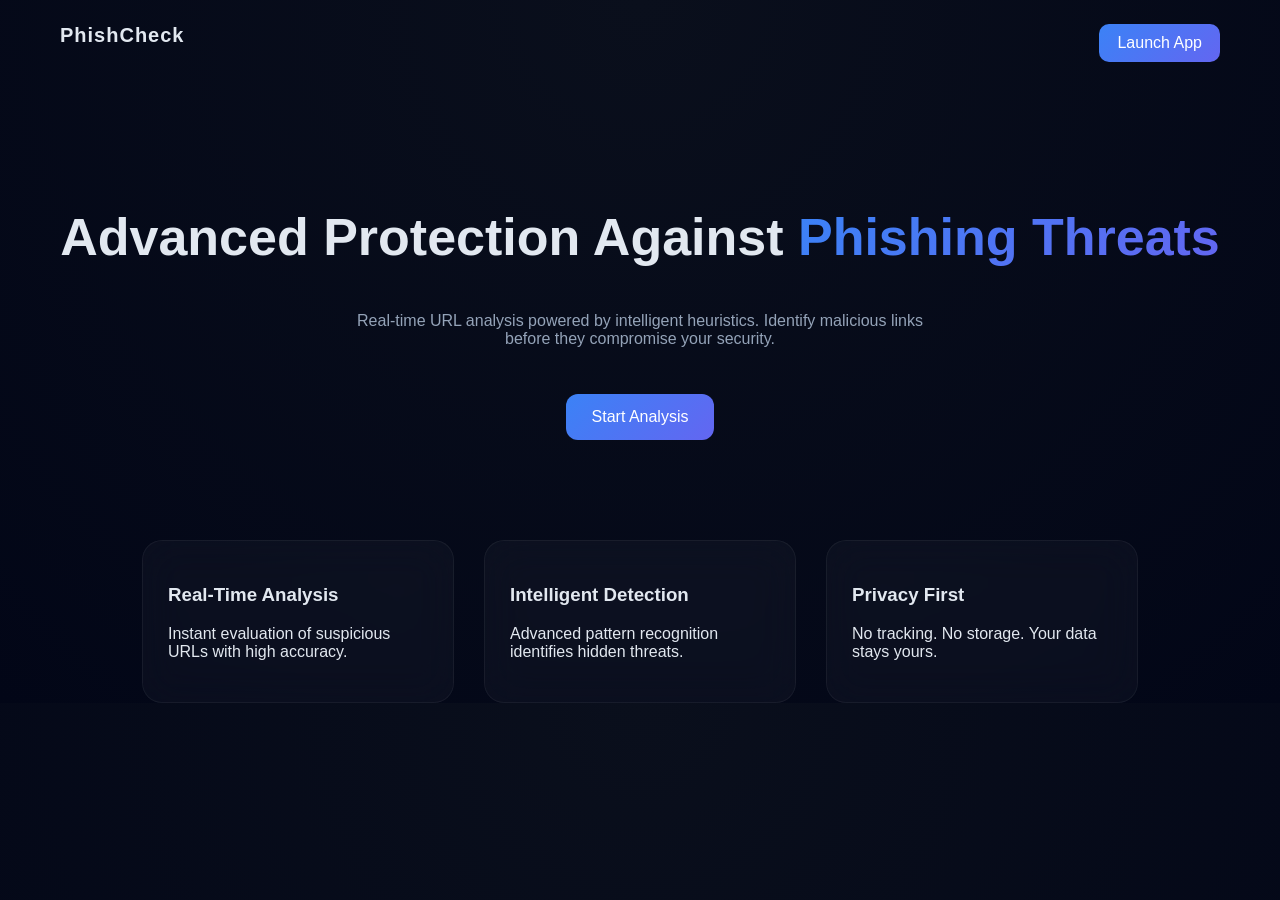
==== templates/index.html @ 009af181 "initial commit" ====
<!DOCTYPE html>
<html>
<head>
    <meta charset="UTF-8">
    <title>PhishCheck</title>
    <link rel="stylesheet" href="/static/style.css">
</head>
<body>

<nav class="navbar">
    <div class="logo">PhishCheck</div>
    <a href="/app" class="nav-btn">Launch App</a>
</nav>

<section class="hero">
    <h1>
        Advanced Protection Against
        <span>Phishing Threats</span>
    </h1>

    <p>
        Real-time URL analysis powered by intelligent heuristics.  
        Identify malicious links before they compromise your security.
    </p>

    <a href="/app" class="cta">Start Analysis</a>
</section>

<section class="features">
    <div class="card">
        <h3>Real-Time Analysis</h3>
        <p>Instant evaluation of suspicious URLs with high accuracy.</p>
    </div>

    <div class="card">
        <h3>Intelligent Detection</h3>
        <p>Advanced pattern recognition identifies hidden threats.</p>
    </div>

    <div class="card">
        <h3>Privacy First</h3>
        <p>No tracking. No storage. Your data stays yours.</p>
    </div>
</section>

</body>
</html>
---- static/style.css ----
body {
    margin: 0;
    font-family: "Inter", sans-serif;
    background: radial-gradient(circle at top, #0a0f1c, #020617);
    color: #e2e8f0;
}

/* NAVBAR */
.navbar {
    display: flex;
    justify-content: space-between;
    padding: 24px 60px;
}

.logo {
    font-weight: 600;
    font-size: 20px;
    letter-spacing: 1px;
}

.nav-btn {
    background: linear-gradient(135deg, #3b82f6, #6366f1);
    padding: 10px 18px;
    border-radius: 10px;
    text-decoration: none;
    color: white;
    transition: 0.3s;
}

.nav-btn:hover {
    transform: scale(1.05);
}

/* HERO */
.hero {
    text-align: center;
    margin-top: 120px;
}

.hero h1 {
    font-size: 52px;
    line-height: 1.2;
}

.hero span {
    background: linear-gradient(135deg, #3b82f6, #6366f1);
    -webkit-background-clip: text;
    color: transparent;
}

.hero p {
    margin-top: 20px;
    color: #94a3b8;
    max-width: 600px;
    margin-left: auto;
    margin-right: auto;
}

.cta {
    display: inline-block;
    margin-top: 30px;
    padding: 14px 26px;
    border-radius: 12px;
    background: linear-gradient(135deg, #3b82f6, #6366f1);
    color: white;
    text-decoration: none;
    transition: 0.3s;
}

.cta:hover {
    transform: translateY(-3px);
}

/* FEATURES */
.features {
    display: flex;
    justify-content: center;
    gap: 30px;
    margin-top: 100px;
}

.card {
    width: 260px;
    padding: 25px;
    border-radius: 20px;
    background: rgba(255,255,255,0.03);
    backdrop-filter: blur(20px);
    border: 1px solid rgba(255,255,255,0.05);
    transition: 0.3s;
}

.card:hover {
    transform: translateY(-8px);
}

/* APP */
.app-container {
    text-align: center;
    margin-top: 100px;
}

.subtitle {
    color: #94a3b8;
    margin-top: 10px;
}

/* SEARCH BOX */
.search-box {
    margin-top: 30px;
}

input {
    padding: 14px;
    width: 340px;
    border-radius: 12px;
    border: none;
    outline: none;
    background: rgba(255,255,255,0.05);
    color: white;
}

button {
    padding: 14px 20px;
    border-radius: 12px;
    border: none;
    margin-left: 10px;
    background: linear-gradient(135deg, #3b82f6, #6366f1);
    color: white;
    cursor: pointer;
    transition: 0.3s;
}

button:hover {
    transform: scale(1.05);
}

/* RESULT CARD */
.result-card {
    margin-top: 40px;
    padding: 25px;
    border-radius: 20px;
    width: 420px;
    margin-left: auto;
    margin-right: auto;
    background: rgba(255,255,255,0.04);
    backdrop-filter: blur(20px);
    border: 1px solid rgba(255,255,255,0.08);
    animation: fadeIn 0.4s ease;
}

.hidden {
    display: none;
}

/* COLORS */
.safe { color: #22c55e; }
.suspicious { color: #facc15; }
.phishy { color: #ef4444; }

/* ANIMATION */
@keyframes fadeIn {
    from { opacity: 0; transform: translateY(10px); }
    to { opacity: 1; transform: translateY(0); }
}
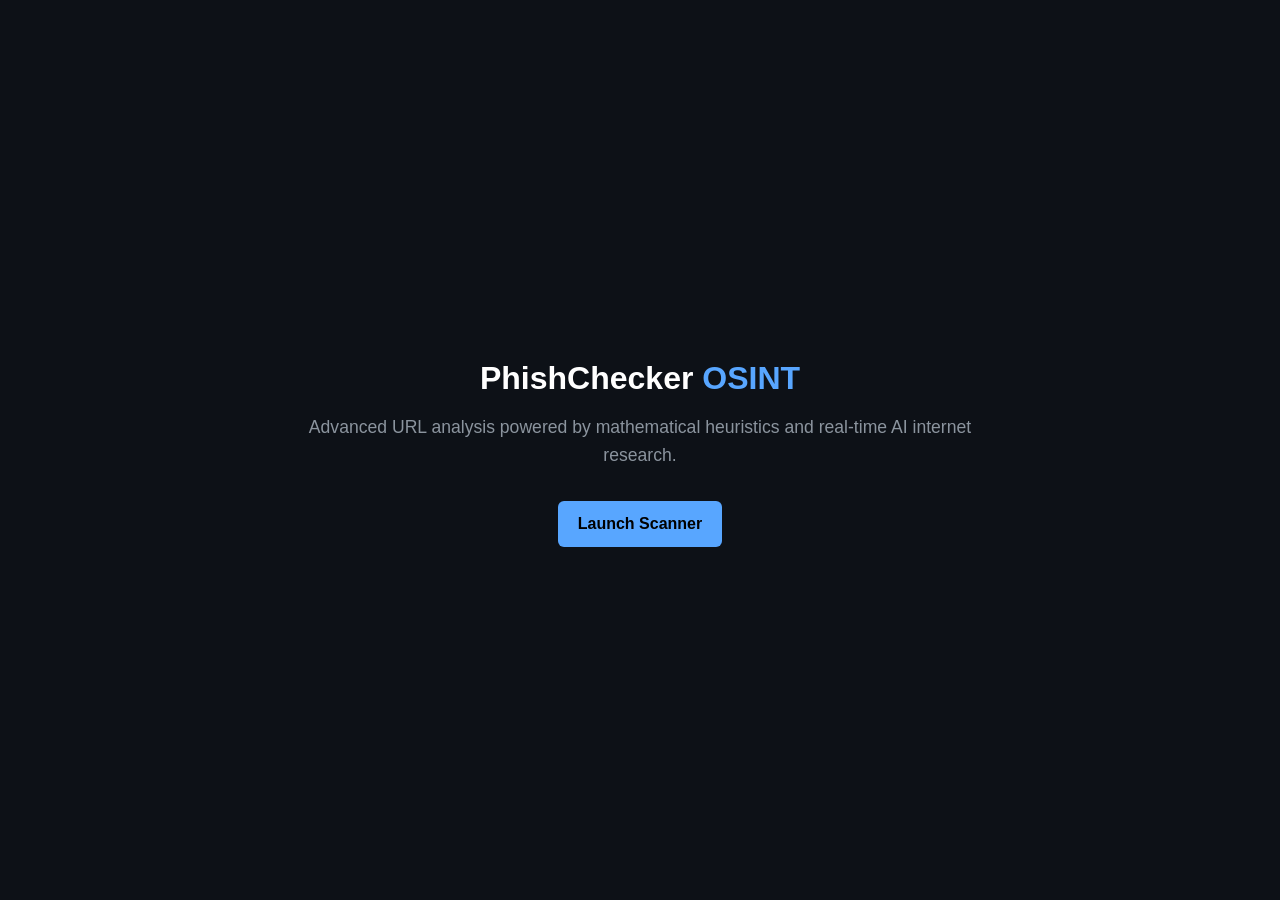
==== commit bd6434d2: "Secured API keys with dotenv and upgraded AI logic" ====
--- a/templates/index.html
+++ b/templates/index.html
@@ -1,47 +1,18 @@
 <!DOCTYPE html>
-<html>
+<html lang="en">
 <head>
     <meta charset="UTF-8">
-    <title>PhishCheck</title>
+    <meta name="viewport" content="width=device-width, initial-scale=1.0">
+    <title>PhishChecker OSINT</title>
     <link rel="stylesheet" href="/static/style.css">
 </head>
 <body>
-
-<nav class="navbar">
-    <div class="logo">PhishCheck</div>
-    <a href="/app" class="nav-btn">Launch App</a>
-</nav>
-
-<section class="hero">
-    <h1>
-        Advanced Protection Against
-        <span>Phishing Threats</span>
-    </h1>
-
-    <p>
-        Real-time URL analysis powered by intelligent heuristics.  
-        Identify malicious links before they compromise your security.
-    </p>
-
-    <a href="/app" class="cta">Start Analysis</a>
-</section>
-
-<section class="features">
-    <div class="card">
-        <h3>Real-Time Analysis</h3>
-        <p>Instant evaluation of suspicious URLs with high accuracy.</p>
+    <div class="container hero">
+        <div class="hero-content">
+            <h1>PhishChecker <span class="highlight">OSINT</span></h1>
+            <p>Advanced URL analysis powered by mathematical heuristics and real-time AI internet research.</p>
+            <a href="/app" class="btn primary-btn">Launch Scanner</a>
+        </div>
     </div>
-
-    <div class="card">
-        <h3>Intelligent Detection</h3>
-        <p>Advanced pattern recognition identifies hidden threats.</p>
-    </div>
-
-    <div class="card">
-        <h3>Privacy First</h3>
-        <p>No tracking. No storage. Your data stays yours.</p>
-    </div>
-</section>
-
 </body>
 </html>
--- a/static/style.css
+++ b/static/style.css
@@ -1,164 +1,213 @@
+/* --- Base Variables & Setup --- */
+:root {
+    --bg-color: #0d1117;
+    --card-bg: #161b22;
+    --text-main: #c9d1d9;
+    --text-muted: #8b949e;
+    --accent-blue: #58a6ff;
+    --danger-red: #f85149;
+    --warn-yellow: #d29922;
+    --safe-green: #3fb950;
+    --border-color: #30363d;
+}
+
+* {
+    box-sizing: border-box;
+    margin: 0;
+    padding: 0;
+    font-family: -apple-system, BlinkMacSystemFont, "Segoe UI", Roboto, Helvetica, Arial, sans-serif;
+}
+
 body {
-    margin: 0;
-    font-family: "Inter", sans-serif;
-    background: radial-gradient(circle at top, #0a0f1c, #020617);
-    color: #e2e8f0;
-}
-
-/* NAVBAR */
-.navbar {
+    background-color: var(--bg-color);
+    color: var(--text-main);
+    line-height: 1.6;
+    display: flex;
+    justify-content: center;
+    min-height: 100vh;
+}
+
+.container {
+    width: 100%;
+    max-width: 800px;
+    padding: 2rem;
+}
+
+.hidden {
+    display: none !important;
+}
+
+/* --- Typography & Links --- */
+h1, h2, h3 {
+    color: #ffffff;
+    margin-bottom: 0.5rem;
+}
+
+.highlight {
+    color: var(--accent-blue);
+}
+
+a {
+    color: var(--accent-blue);
+    text-decoration: none;
+}
+a:hover {
+    text-decoration: underline;
+}
+
+/* --- Buttons & Inputs --- */
+.btn {
+    display: inline-block;
+    padding: 10px 20px;
+    border-radius: 6px;
+    font-weight: 600;
+    cursor: pointer;
+    border: none;
+    transition: 0.2s ease-in-out;
+}
+
+.primary-btn {
+    background-color: var(--accent-blue);
+    color: #000;
+}
+.primary-btn:hover {
+    background-color: #318bf8;
+    text-decoration: none;
+}
+
+/* --- Hero Page --- */
+.hero {
+    display: flex;
+    align-items: center;
+    justify-content: center;
+    text-align: center;
+    height: 100vh;
+}
+.hero-content p {
+    color: var(--text-muted);
+    margin-bottom: 2rem;
+    font-size: 1.1rem;
+}
+
+/* --- App Page Layout --- */
+.app-header {
     display: flex;
     justify-content: space-between;
-    padding: 24px 60px;
-}
-
-.logo {
-    font-weight: 600;
-    font-size: 20px;
-    letter-spacing: 1px;
-}
-
-.nav-btn {
-    background: linear-gradient(135deg, #3b82f6, #6366f1);
-    padding: 10px 18px;
-    border-radius: 10px;
-    text-decoration: none;
-    color: white;
-    transition: 0.3s;
-}
-
-.nav-btn:hover {
-    transform: scale(1.05);
-}
-
-/* HERO */
-.hero {
+    align-items: center;
+    margin-bottom: 2rem;
+    padding-bottom: 1rem;
+    border-bottom: 1px solid var(--border-color);
+}
+
+.input-section {
+    display: flex;
+    gap: 10px;
+    margin-bottom: 2rem;
+}
+
+#url-input {
+    flex: 1;
+    padding: 12px 16px;
+    border-radius: 6px;
+    border: 1px solid var(--border-color);
+    background-color: var(--card-bg);
+    color: var(--text-main);
+    font-size: 1rem;
+}
+#url-input:focus {
+    outline: none;
+    border-color: var(--accent-blue);
+}
+
+/* --- States & Loading --- */
+.state-panel {
     text-align: center;
-    margin-top: 120px;
-}
-
-.hero h1 {
-    font-size: 52px;
-    line-height: 1.2;
-}
-
-.hero span {
-    background: linear-gradient(135deg, #3b82f6, #6366f1);
-    -webkit-background-clip: text;
-    color: transparent;
-}
-
-.hero p {
-    margin-top: 20px;
-    color: #94a3b8;
-    max-width: 600px;
-    margin-left: auto;
-    margin-right: auto;
-}
-
-.cta {
-    display: inline-block;
-    margin-top: 30px;
-    padding: 14px 26px;
-    border-radius: 12px;
-    background: linear-gradient(135deg, #3b82f6, #6366f1);
-    color: white;
-    text-decoration: none;
-    transition: 0.3s;
-}
-
-.cta:hover {
-    transform: translateY(-3px);
-}
-
-/* FEATURES */
-.features {
-    display: flex;
-    justify-content: center;
-    gap: 30px;
-    margin-top: 100px;
+    padding: 3rem;
+    background-color: var(--card-bg);
+    border-radius: 8px;
+    border: 1px solid var(--border-color);
+}
+
+.error-msg {
+    color: var(--danger-red);
+    font-weight: bold;
+}
+
+.spinner {
+    border: 4px solid var(--border-color);
+    border-top: 4px solid var(--accent-blue);
+    border-radius: 50%;
+    width: 40px;
+    height: 40px;
+    animation: spin 1s linear infinite;
+    margin: 0 auto 1rem auto;
+}
+
+@keyframes spin {
+    0% { transform: rotate(0deg); }
+    100% { transform: rotate(360deg); }
+}
+
+/* --- Results UI --- */
+.result-banner {
+    padding: 1.5rem;
+    border-radius: 8px;
+    text-align: center;
+    margin-bottom: 1.5rem;
+    border: 2px solid transparent;
+}
+
+.result-banner h1 {
+    text-transform: uppercase;
+    letter-spacing: 2px;
+}
+
+/* Dynamic Classes added by JS */
+.is-safe {
+    background-color: rgba(63, 185, 80, 0.1);
+    border-color: var(--safe-green);
+    color: var(--safe-green);
+}
+.is-safe h1 { color: var(--safe-green); }
+
+.is-suspicious {
+    background-color: rgba(210, 153, 34, 0.1);
+    border-color: var(--warn-yellow);
+    color: var(--warn-yellow);
+}
+.is-suspicious h1 { color: var(--warn-yellow); }
+
+.is-phishy {
+    background-color: rgba(248, 81, 73, 0.1);
+    border-color: var(--danger-red);
+    color: var(--danger-red);
+}
+.is-phishy h1 { color: var(--danger-red); }
+
+.results-grid {
+    display: grid;
+    grid-template-columns: 1fr;
+    gap: 1.5rem;
 }
 
 .card {
-    width: 260px;
-    padding: 25px;
-    border-radius: 20px;
-    background: rgba(255,255,255,0.03);
-    backdrop-filter: blur(20px);
-    border: 1px solid rgba(255,255,255,0.05);
-    transition: 0.3s;
-}
-
-.card:hover {
-    transform: translateY(-8px);
-}
-
-/* APP */
-.app-container {
-    text-align: center;
-    margin-top: 100px;
-}
-
-.subtitle {
-    color: #94a3b8;
-    margin-top: 10px;
-}
-
-/* SEARCH BOX */
-.search-box {
-    margin-top: 30px;
-}
-
-input {
-    padding: 14px;
-    width: 340px;
-    border-radius: 12px;
-    border: none;
-    outline: none;
-    background: rgba(255,255,255,0.05);
-    color: white;
-}
-
-button {
-    padding: 14px 20px;
-    border-radius: 12px;
-    border: none;
-    margin-left: 10px;
-    background: linear-gradient(135deg, #3b82f6, #6366f1);
-    color: white;
-    cursor: pointer;
-    transition: 0.3s;
-}
-
-button:hover {
-    transform: scale(1.05);
-}
-
-/* RESULT CARD */
-.result-card {
-    margin-top: 40px;
-    padding: 25px;
-    border-radius: 20px;
-    width: 420px;
-    margin-left: auto;
-    margin-right: auto;
-    background: rgba(255,255,255,0.04);
-    backdrop-filter: blur(20px);
-    border: 1px solid rgba(255,255,255,0.08);
-    animation: fadeIn 0.4s ease;
-}
-
-.hidden {
-    display: none;
-}
-
-/* COLORS */
-.safe { color: #22c55e; }
-.suspicious { color: #facc15; }
-.phishy { color: #ef4444; }
-
-/* ANIMATION */
-@keyframes fadeIn {
-    from { opacity: 0; transform: translateY(10px); }
-    to { opacity: 1; transform: translateY(0); }
+    background-color: var(--card-bg);
+    padding: 1.5rem;
+    border-radius: 8px;
+    border: 1px solid var(--border-color);
+}
+
+.card h3 {
+    border-bottom: 1px solid var(--border-color);
+    padding-bottom: 0.5rem;
+    margin-bottom: 1rem;
+    font-size: 1.1rem;
+}
+
+#reasons-list {
+    padding-left: 1.5rem;
+    color: var(--text-muted);
+}
+#reasons-list li {
+    margin-bottom: 0.5rem;
 }
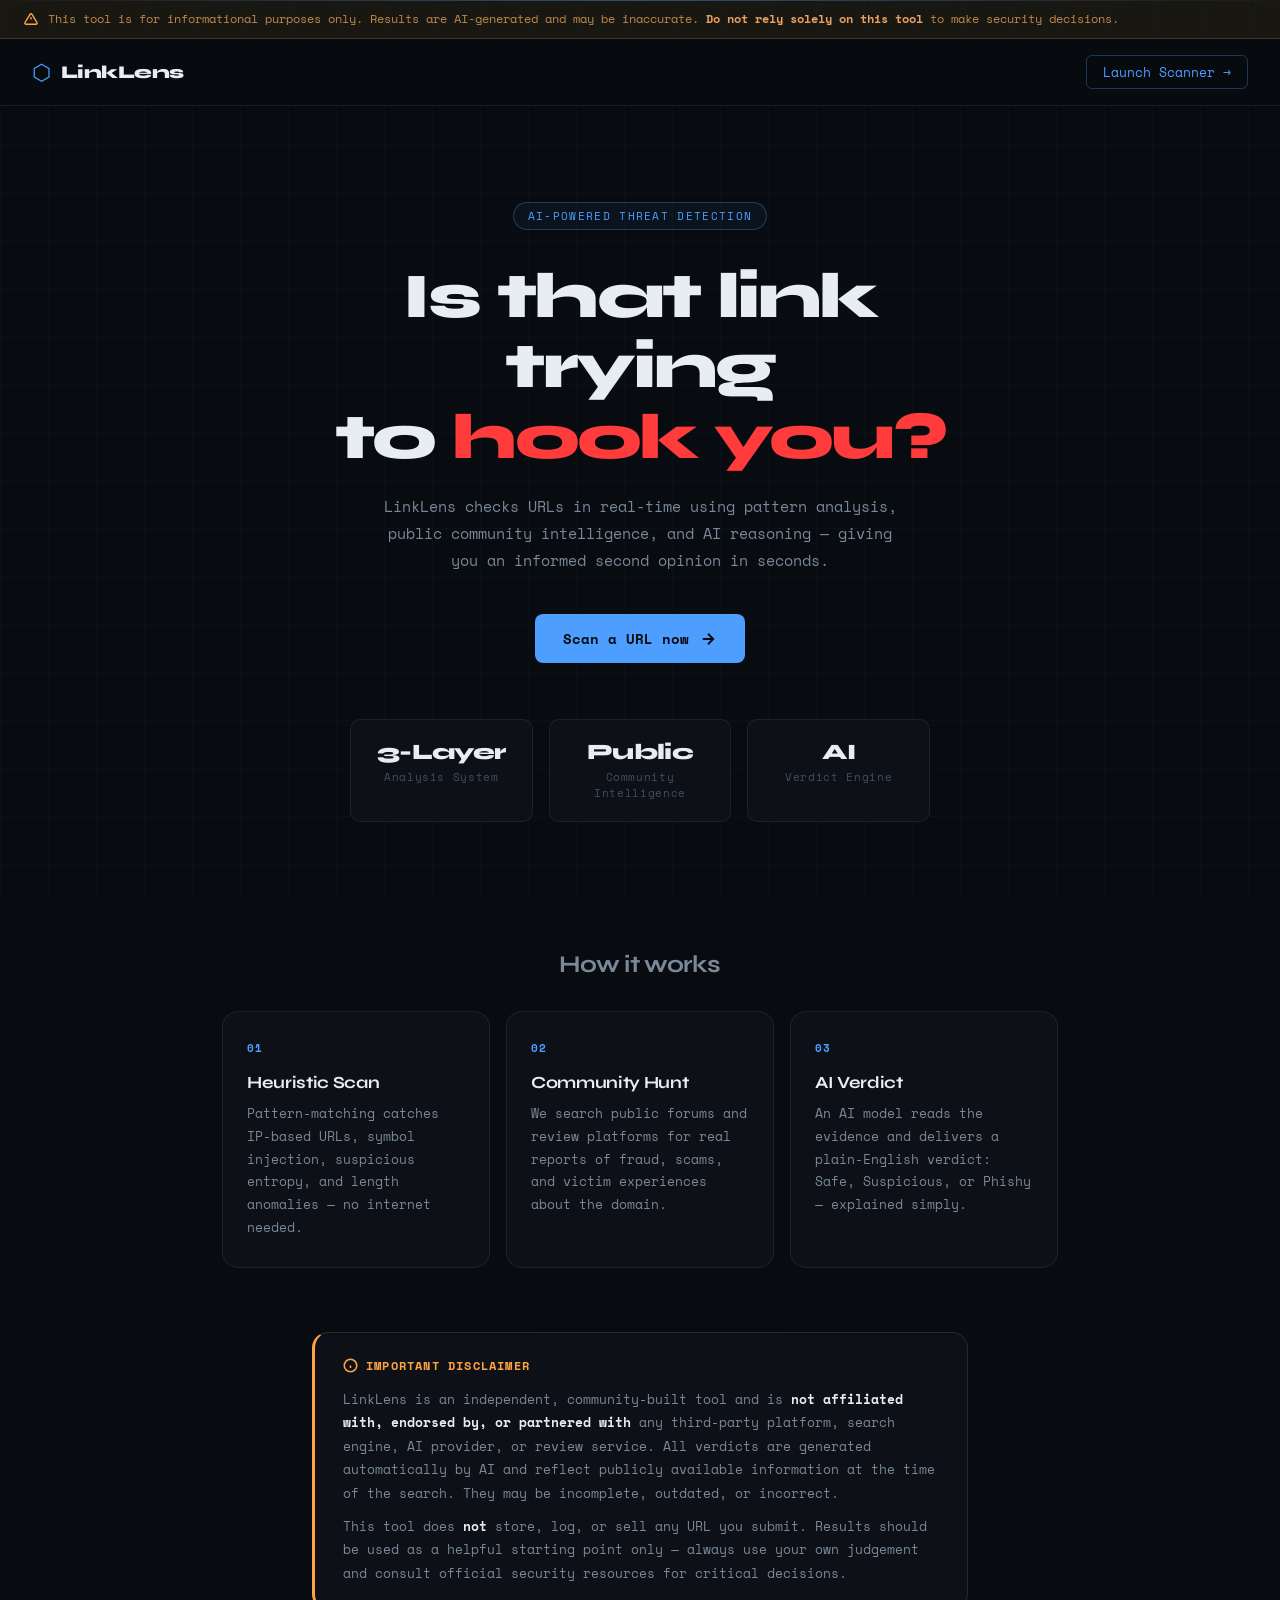
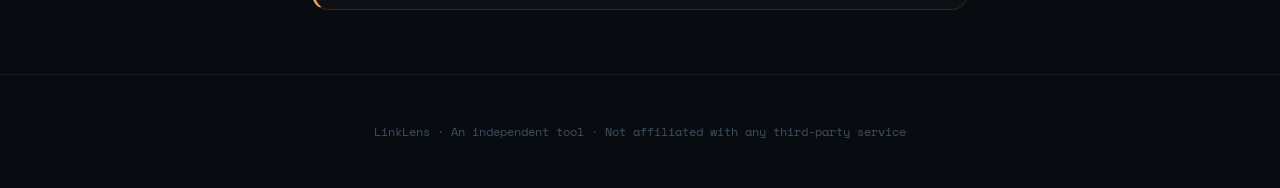
==== commit e11b521f: "Updated HTML and CSS, removed JS file" ====
--- a/templates/index.html
+++ b/templates/index.html
@@ -1,18 +1,97 @@
 <!DOCTYPE html>
 <html lang="en">
 <head>
-    <meta charset="UTF-8">
-    <meta name="viewport" content="width=device-width, initial-scale=1.0">
-    <title>PhishChecker OSINT</title>
-    <link rel="stylesheet" href="/static/style.css">
+<meta charset="UTF-8"/>
+<meta name="viewport" content="width=device-width, initial-scale=1.0"/>
+<title>LinkLens — Is That Link Safe?</title>
+<link rel="preconnect" href="https://fonts.googleapis.com"/>
+<link href="https://fonts.googleapis.com/css2?family=Space+Mono:wght@400;700&family=Syne:wght@400;700;800&display=swap" rel="stylesheet"/>
+<link rel="stylesheet" href="/static/style.css"/>
 </head>
-<body>
-    <div class="container hero">
-        <div class="hero-content">
-            <h1>PhishChecker <span class="highlight">OSINT</span></h1>
-            <p>Advanced URL analysis powered by mathematical heuristics and real-time AI internet research.</p>
-            <a href="/app" class="btn primary-btn">Launch Scanner</a>
-        </div>
+<body class="landing-body">
+ 
+  <div class="scan-line"></div>
+  <div class="grid-bg"></div>
+ 
+  <!-- DISCLAIMER BANNER -->
+  <div class="disclaimer-banner">
+    <svg width="14" height="14" viewBox="0 0 24 24" fill="none" stroke="currentColor" stroke-width="2.5"><path d="M10.29 3.86L1.82 18a2 2 0 0 0 1.71 3h16.94a2 2 0 0 0 1.71-3L13.71 3.86a2 2 0 0 0-3.42 0z"/><line x1="12" y1="9" x2="12" y2="13"/><line x1="12" y1="17" x2="12.01" y2="17"/></svg>
+    <span>This tool is for informational purposes only. Results are AI-generated and may be inaccurate. <strong>Do not rely solely on this tool</strong> to make security decisions.</span>
+  </div>
+ 
+  <nav class="navbar">
+    <div class="nav-logo">
+      <span class="logo-icon">⬡</span>
+      <span class="logo-text">LinkLens</span>
     </div>
+    <a href="/app" class="nav-cta">Launch Scanner →</a>
+  </nav>
+ 
+  <main class="hero">
+    <div class="hero-badge">AI-Powered Threat Detection</div>
+    <h1 class="hero-title">
+      Is that link trying<br/>to <span class="accent-text">hook you?</span>
+    </h1>
+    <p class="hero-sub">
+      LinkLens checks URLs in real-time using pattern analysis, public community
+      intelligence, and AI reasoning — giving you an informed second opinion in seconds.
+    </p>
+    <a href="/app" class="hero-btn">
+      <span>Scan a URL now</span>
+      <svg width="18" height="18" viewBox="0 0 24 24" fill="none" stroke="currentColor" stroke-width="2.5"><path d="M5 12h14M12 5l7 7-7 7"/></svg>
+    </a>
+ 
+    <div class="stats-row">
+      <div class="stat-card">
+        <div class="stat-num">3-Layer</div>
+        <div class="stat-label">Analysis System</div>
+      </div>
+      <div class="stat-card">
+        <div class="stat-num">Public</div>
+        <div class="stat-label">Community Intelligence</div>
+      </div>
+      <div class="stat-card">
+        <div class="stat-num">AI</div>
+        <div class="stat-label">Verdict Engine</div>
+      </div>
+    </div>
+  </main>
+ 
+  <section class="how-section">
+    <h2 class="section-title">How it works</h2>
+    <div class="steps-grid">
+      <div class="step-card">
+        <div class="step-num">01</div>
+        <h3>Heuristic Scan</h3>
+        <p>Pattern-matching catches IP-based URLs, symbol injection, suspicious entropy, and length anomalies — no internet needed.</p>
+      </div>
+      <div class="step-card">
+        <div class="step-num">02</div>
+        <h3>Community Hunt</h3>
+        <p>We search public forums and review platforms for real reports of fraud, scams, and victim experiences about the domain.</p>
+      </div>
+      <div class="step-card">
+        <div class="step-num">03</div>
+        <h3>AI Verdict</h3>
+        <p>An AI model reads the evidence and delivers a plain-English verdict: Safe, Suspicious, or Phishy — explained simply.</p>
+      </div>
+    </div>
+  </section>
+ 
+  <section class="legal-section">
+    <div class="legal-box">
+      <div class="legal-title">
+        <svg width="15" height="15" viewBox="0 0 24 24" fill="none" stroke="currentColor" stroke-width="2.5"><circle cx="12" cy="12" r="10"/><line x1="12" y1="16" x2="12" y2="12"/><line x1="12" y1="8" x2="12.01" y2="8"/></svg>
+        Important Disclaimer
+      </div>
+      <p>LinkLens is an independent, community-built tool and is <strong>not affiliated with, endorsed by, or partnered with</strong> any third-party platform, search engine, AI provider, or review service. All verdicts are generated automatically by AI and reflect publicly available information at the time of the search. They may be incomplete, outdated, or incorrect.</p>
+      <p style="margin-top:10px;">This tool does <strong>not</strong> store, log, or sell any URL you submit. Results should be used as a helpful starting point only — always use your own judgement and consult official security resources for critical decisions.</p>
+    </div>
+  </section>
+ 
+  <footer class="footer">
+    <span>LinkLens · An independent tool · Not affiliated with any third-party service</span>
+  </footer>
+ 
 </body>
 </html>
--- a/static/style.css
+++ b/static/style.css
@@ -1,213 +1,696 @@
-/* --- Base Variables & Setup --- */
+/* ===== PhishGuard — Main Stylesheet ===== */
+@import url('https://fonts.googleapis.com/css2?family=Space+Mono:wght@400;700&family=Syne:wght@400;700;800&display=swap');
+ 
+/* ===== RESET & BASE ===== */
+*, *::before, *::after { box-sizing: border-box; margin: 0; padding: 0; }
+ 
 :root {
-    --bg-color: #0d1117;
-    --card-bg: #161b22;
-    --text-main: #c9d1d9;
-    --text-muted: #8b949e;
-    --accent-blue: #58a6ff;
-    --danger-red: #f85149;
-    --warn-yellow: #d29922;
-    --safe-green: #3fb950;
-    --border-color: #30363d;
-}
-
-* {
-    box-sizing: border-box;
-    margin: 0;
-    padding: 0;
-    font-family: -apple-system, BlinkMacSystemFont, "Segoe UI", Roboto, Helvetica, Arial, sans-serif;
-}
-
-body {
-    background-color: var(--bg-color);
-    color: var(--text-main);
-    line-height: 1.6;
-    display: flex;
-    justify-content: center;
-    min-height: 100vh;
-}
-
-.container {
-    width: 100%;
-    max-width: 800px;
-    padding: 2rem;
-}
-
-.hidden {
-    display: none !important;
-}
-
-/* --- Typography & Links --- */
-h1, h2, h3 {
-    color: #ffffff;
-    margin-bottom: 0.5rem;
-}
-
-.highlight {
-    color: var(--accent-blue);
-}
-
-a {
-    color: var(--accent-blue);
-    text-decoration: none;
-}
-a:hover {
-    text-decoration: underline;
-}
-
-/* --- Buttons & Inputs --- */
-.btn {
-    display: inline-block;
-    padding: 10px 20px;
-    border-radius: 6px;
-    font-weight: 600;
-    cursor: pointer;
-    border: none;
-    transition: 0.2s ease-in-out;
-}
-
-.primary-btn {
-    background-color: var(--accent-blue);
-    color: #000;
-}
-.primary-btn:hover {
-    background-color: #318bf8;
-    text-decoration: none;
-}
-
-/* --- Hero Page --- */
+  --bg: #080C10;
+  --bg-panel: #0D1117;
+  --bg-surface: #141B22;
+  --border: rgba(255,255,255,0.07);
+  --border-strong: rgba(255,255,255,0.14);
+  --text-primary: #E8EDF3;
+  --text-secondary: #7A8899;
+  --text-muted: #3D4F62;
+  --accent-red: #FF3B3B;
+  --accent-amber: #FFA340;
+  --accent-green: #3DDB84;
+  --accent-blue: #4D9EFF;
+  --font-display: 'Syne', sans-serif;
+  --font-mono: 'Space Mono', monospace;
+  --radius: 10px;
+  --radius-lg: 16px;
+}
+ 
+html, body {
+  background: var(--bg);
+  color: var(--text-primary);
+  font-family: var(--font-mono);
+  min-height: 100vh;
+  overflow-x: hidden;
+}
+ 
+/* ===== GRID BACKGROUND ===== */
+.grid-bg {
+  position: fixed;
+  inset: 0;
+  background-image:
+    linear-gradient(rgba(77,158,255,0.03) 1px, transparent 1px),
+    linear-gradient(90deg, rgba(77,158,255,0.03) 1px, transparent 1px);
+  background-size: 48px 48px;
+  pointer-events: none;
+  z-index: 0;
+}
+ 
+/* ===== SCAN LINE ANIMATION ===== */
+.scan-line {
+  position: fixed;
+  top: 0; left: 0; right: 0;
+  height: 1px;
+  background: linear-gradient(90deg, transparent, var(--accent-blue), transparent);
+  animation: scanDown 6s linear infinite;
+  opacity: 0.4;
+  z-index: 1;
+  pointer-events: none;
+}
+@keyframes scanDown {
+  0% { top: 0; }
+  100% { top: 100vh; }
+}
+ 
+/* ===== NAVBAR ===== */
+.navbar {
+  position: sticky;
+  top: 0;
+  z-index: 100;
+  display: flex;
+  align-items: center;
+  justify-content: space-between;
+  padding: 1rem 2rem;
+  background: rgba(8,12,16,0.85);
+  backdrop-filter: blur(12px);
+  border-bottom: 1px solid var(--border);
+}
+ 
+.nav-logo {
+  display: flex;
+  align-items: center;
+  gap: 10px;
+  text-decoration: none;
+  color: var(--text-primary);
+}
+ 
+.logo-icon {
+  font-size: 22px;
+  color: var(--accent-blue);
+  line-height: 1;
+}
+ 
+.logo-text {
+  font-family: var(--font-display);
+  font-weight: 800;
+  font-size: 18px;
+  letter-spacing: -0.03em;
+}
+ 
+.nav-cta {
+  font-family: var(--font-mono);
+  font-size: 13px;
+  color: var(--accent-blue);
+  text-decoration: none;
+  border: 1px solid rgba(77,158,255,0.3);
+  padding: 6px 16px;
+  border-radius: 6px;
+  transition: all 0.2s;
+}
+.nav-cta:hover {
+  background: rgba(77,158,255,0.1);
+  border-color: var(--accent-blue);
+}
+ 
+.nav-tag {
+  font-size: 11px;
+  color: var(--text-muted);
+  letter-spacing: 0.1em;
+  text-transform: uppercase;
+}
+ 
+ 
+/* ===================================================
+   LANDING PAGE
+=================================================== */
+.landing-body main { position: relative; z-index: 2; }
+ 
 .hero {
-    display: flex;
-    align-items: center;
-    justify-content: center;
-    text-align: center;
-    height: 100vh;
-}
-.hero-content p {
-    color: var(--text-muted);
-    margin-bottom: 2rem;
-    font-size: 1.1rem;
-}
-
-/* --- App Page Layout --- */
-.app-header {
-    display: flex;
-    justify-content: space-between;
-    align-items: center;
-    margin-bottom: 2rem;
-    padding-bottom: 1rem;
-    border-bottom: 1px solid var(--border-color);
-}
-
-.input-section {
-    display: flex;
-    gap: 10px;
-    margin-bottom: 2rem;
-}
-
-#url-input {
-    flex: 1;
-    padding: 12px 16px;
-    border-radius: 6px;
-    border: 1px solid var(--border-color);
-    background-color: var(--card-bg);
-    color: var(--text-main);
-    font-size: 1rem;
-}
-#url-input:focus {
-    outline: none;
-    border-color: var(--accent-blue);
-}
-
-/* --- States & Loading --- */
-.state-panel {
-    text-align: center;
-    padding: 3rem;
-    background-color: var(--card-bg);
-    border-radius: 8px;
-    border: 1px solid var(--border-color);
-}
-
+  text-align: center;
+  padding: 6rem 2rem 4rem;
+  max-width: 720px;
+  margin: 0 auto;
+}
+ 
+.hero-badge {
+  display: inline-block;
+  font-size: 11px;
+  letter-spacing: 0.12em;
+  text-transform: uppercase;
+  color: var(--accent-blue);
+  border: 1px solid rgba(77,158,255,0.3);
+  background: rgba(77,158,255,0.06);
+  padding: 5px 14px;
+  border-radius: 20px;
+  margin-bottom: 2rem;
+}
+ 
+.hero-title {
+  font-family: var(--font-display);
+  font-weight: 800;
+  font-size: clamp(2.4rem, 6vw, 4rem);
+  line-height: 1.1;
+  letter-spacing: -0.04em;
+  color: var(--text-primary);
+  margin-bottom: 1.25rem;
+}
+ 
+.accent-text {
+  color: var(--accent-red);
+  position: relative;
+}
+ 
+.hero-sub {
+  font-size: 15px;
+  line-height: 1.8;
+  color: var(--text-secondary);
+  max-width: 520px;
+  margin: 0 auto 2.5rem;
+}
+ 
+.hero-btn {
+  display: inline-flex;
+  align-items: center;
+  gap: 10px;
+  background: var(--accent-blue);
+  color: #080C10;
+  font-family: var(--font-mono);
+  font-weight: 700;
+  font-size: 14px;
+  padding: 14px 28px;
+  border-radius: 8px;
+  text-decoration: none;
+  transition: all 0.2s;
+  margin-bottom: 3.5rem;
+}
+.hero-btn:hover {
+  background: #6DB3FF;
+  transform: translateY(-2px);
+}
+.hero-btn svg { transition: transform 0.2s; }
+.hero-btn:hover svg { transform: translateX(3px); }
+ 
+.stats-row {
+  display: grid;
+  grid-template-columns: repeat(3, 1fr);
+  gap: 16px;
+  max-width: 580px;
+  margin: 0 auto;
+}
+ 
+.stat-card {
+  background: var(--bg-panel);
+  border: 1px solid var(--border);
+  border-radius: var(--radius);
+  padding: 1.2rem 1rem;
+  text-align: center;
+}
+ 
+.stat-num {
+  font-family: var(--font-display);
+  font-weight: 800;
+  font-size: 22px;
+  letter-spacing: -0.03em;
+  color: var(--text-primary);
+  margin-bottom: 4px;
+}
+ 
+.stat-label {
+  font-size: 11px;
+  color: var(--text-muted);
+  letter-spacing: 0.06em;
+}
+ 
+/* How it works */
+.how-section {
+  max-width: 900px;
+  margin: 4rem auto;
+  padding: 0 2rem;
+  position: relative;
+  z-index: 2;
+}
+ 
+.section-title {
+  font-family: var(--font-display);
+  font-weight: 700;
+  font-size: 1.5rem;
+  letter-spacing: -0.03em;
+  color: var(--text-secondary);
+  text-align: center;
+  margin-bottom: 2rem;
+}
+ 
+.steps-grid {
+  display: grid;
+  grid-template-columns: repeat(3, 1fr);
+  gap: 16px;
+}
+ 
+.step-card {
+  background: var(--bg-panel);
+  border: 1px solid var(--border);
+  border-radius: var(--radius-lg);
+  padding: 1.75rem 1.5rem;
+  transition: border-color 0.2s;
+}
+.step-card:hover { border-color: var(--border-strong); }
+ 
+.step-num {
+  font-size: 11px;
+  letter-spacing: 0.12em;
+  color: var(--accent-blue);
+  margin-bottom: 1rem;
+  font-weight: 700;
+}
+ 
+.step-card h3 {
+  font-family: var(--font-display);
+  font-weight: 700;
+  font-size: 17px;
+  letter-spacing: -0.02em;
+  margin-bottom: 0.6rem;
+}
+ 
+.step-card p {
+  font-size: 13px;
+  line-height: 1.75;
+  color: var(--text-secondary);
+}
+ 
+.footer {
+  text-align: center;
+  padding: 3rem 2rem;
+  font-size: 12px;
+  color: var(--text-muted);
+  position: relative;
+  z-index: 2;
+  border-top: 1px solid var(--border);
+  margin-top: 4rem;
+}
+ 
+ 
+/* ===================================================
+   APP PAGE
+=================================================== */
+.app-body { position: relative; }
+ 
+.app-main {
+  position: relative;
+  z-index: 2;
+  max-width: 660px;
+  margin: 4rem auto;
+  padding: 0 1.5rem;
+}
+ 
+/* Scanner Input Panel */
+.scanner-panel {
+  background: var(--bg-panel);
+  border: 1px solid var(--border);
+  border-radius: var(--radius-lg);
+  padding: 1.75rem;
+  margin-bottom: 1.5rem;
+}
+ 
+.panel-header {
+  display: flex;
+  align-items: center;
+  gap: 10px;
+  margin-bottom: 1.5rem;
+}
+ 
+.panel-indicator {
+  width: 8px; height: 8px;
+  background: var(--accent-green);
+  border-radius: 50%;
+  animation: blink 2s ease infinite;
+}
+@keyframes blink {
+  0%, 100% { opacity: 1; }
+  50% { opacity: 0.3; }
+}
+ 
+.panel-title {
+  font-size: 11px;
+  letter-spacing: 0.14em;
+  color: var(--text-muted);
+  font-weight: 700;
+}
+ 
+.input-group {
+  display: flex;
+  align-items: center;
+  gap: 12px;
+  background: var(--bg);
+  border: 1px solid var(--border);
+  border-radius: var(--radius);
+  padding: 0 1rem;
+  margin-bottom: 1.25rem;
+  transition: border-color 0.2s;
+}
+.input-group:focus-within {
+  border-color: rgba(77,158,255,0.5);
+}
+ 
+.input-prefix {
+  color: var(--accent-blue);
+  font-size: 16px;
+  font-weight: 700;
+  user-select: none;
+  flex-shrink: 0;
+}
+ 
+.url-input {
+  flex: 1;
+  background: transparent;
+  border: none;
+  outline: none;
+  padding: 1rem 0;
+  font-family: var(--font-mono);
+  font-size: 14px;
+  color: var(--text-primary);
+  width: 100%;
+}
+.url-input::placeholder { color: var(--text-muted); }
+ 
+@keyframes shake {
+  0%, 100% { transform: translateX(0); }
+  25% { transform: translateX(-6px); }
+  75% { transform: translateX(6px); }
+}
+.input-shake { animation: shake 0.3s ease; }
+ 
+.scan-btn {
+  display: flex;
+  align-items: center;
+  justify-content: center;
+  gap: 10px;
+  width: 100%;
+  background: var(--accent-blue);
+  color: #080C10;
+  border: none;
+  border-radius: var(--radius);
+  padding: 14px;
+  font-family: var(--font-mono);
+  font-weight: 700;
+  font-size: 15px;
+  cursor: pointer;
+  transition: all 0.2s;
+}
+.scan-btn:hover:not(:disabled) { background: #6DB3FF; }
+.scan-btn:disabled { opacity: 0.5; cursor: not-allowed; }
+ 
+/* Loading Panel */
+.loading-panel {
+  background: var(--bg-panel);
+  border: 1px solid var(--border);
+  border-radius: var(--radius-lg);
+  padding: 2.5rem 2rem;
+  text-align: center;
+}
+ 
+.radar-ring {
+  width: 64px; height: 64px;
+  border: 2px solid var(--border);
+  border-top-color: var(--accent-blue);
+  border-radius: 50%;
+  margin: 0 auto 2rem;
+  animation: spin 1s linear infinite;
+}
+@keyframes spin { to { transform: rotate(360deg); } }
+ 
+.loading-steps {
+  display: flex;
+  flex-direction: column;
+  gap: 12px;
+  text-align: left;
+  max-width: 300px;
+  margin: 0 auto;
+}
+ 
+.loading-step {
+  display: flex;
+  align-items: center;
+  gap: 12px;
+  font-size: 13px;
+  color: var(--text-muted);
+  transition: color 0.3s;
+}
+.loading-step.active { color: var(--text-primary); }
+ 
+.step-dot {
+  width: 8px; height: 8px;
+  border-radius: 50%;
+  background: var(--text-muted);
+  flex-shrink: 0;
+  transition: background 0.3s;
+}
+.loading-step.active .step-dot {
+  background: var(--accent-blue);
+  animation: blink 0.8s ease infinite;
+}
+ 
+/* ===== RESULT PANEL ===== */
+.result-panel {
+  background: var(--bg-panel);
+  border: 1px solid var(--border);
+  border-radius: var(--radius-lg);
+  overflow: hidden;
+}
+@keyframes slideUp {
+  from { opacity: 0; transform: translateY(16px); }
+  to   { opacity: 1; transform: translateY(0); }
+}
+ 
+.verdict-header {
+  display: flex;
+  align-items: center;
+  gap: 1.25rem;
+  padding: 1.75rem;
+  border-bottom: 1px solid var(--border);
+}
+ 
+/* Verdict color themes */
+.verdict-safe   { border-top: 3px solid var(--accent-green); }
+.verdict-safe .verdict-value { color: var(--accent-green); }
+.verdict-safe .verdict-icon { color: var(--accent-green); background: rgba(61,219,132,0.1); }
+ 
+.verdict-suspicious { border-top: 3px solid var(--accent-amber); }
+.verdict-suspicious .verdict-value { color: var(--accent-amber); }
+.verdict-suspicious .verdict-icon { color: var(--accent-amber); background: rgba(255,163,64,0.1); }
+ 
+.verdict-phishy { border-top: 3px solid var(--accent-red); }
+.verdict-phishy .verdict-value { color: var(--accent-red); }
+.verdict-phishy .verdict-icon { color: var(--accent-red); background: rgba(255,59,59,0.1); }
+ 
+.verdict-icon {
+  width: 56px; height: 56px;
+  border-radius: 12px;
+  display: flex; align-items: center; justify-content: center;
+  flex-shrink: 0;
+}
+ 
+.verdict-text-group { flex: 1; }
+ 
+.verdict-label {
+  font-size: 10px;
+  letter-spacing: 0.16em;
+  color: var(--text-muted);
+  margin-bottom: 4px;
+}
+ 
+.verdict-value {
+  font-family: var(--font-display);
+  font-weight: 800;
+  font-size: 2rem;
+  letter-spacing: -0.03em;
+}
+ 
+.verdict-score { text-align: right; }
+ 
+.score-label {
+  font-size: 10px;
+  letter-spacing: 0.12em;
+  color: var(--text-muted);
+  margin-bottom: 4px;
+}
+ 
+.score-value {
+  font-family: var(--font-display);
+  font-weight: 700;
+  font-size: 1.6rem;
+  color: var(--text-primary);
+}
+ 
+.result-body { padding: 1.5rem 1.75rem; }
+ 
+.result-section { margin-bottom: 1.5rem; }
+.result-section:last-child { margin-bottom: 0; }
+ 
+.section-label {
+  display: flex;
+  align-items: center;
+  gap: 7px;
+  font-size: 11px;
+  letter-spacing: 0.1em;
+  color: var(--text-muted);
+  font-weight: 700;
+  text-transform: uppercase;
+  margin-bottom: 0.75rem;
+}
+ 
+.section-content {
+  font-size: 14px;
+  line-height: 1.8;
+  color: var(--text-secondary);
+}
+ 
+.threat-list {
+  list-style: none;
+  display: flex;
+  flex-direction: column;
+  gap: 8px;
+}
+ 
+.threat-item {
+  display: flex;
+  align-items: flex-start;
+  gap: 10px;
+  font-size: 13px;
+  line-height: 1.6;
+  color: var(--text-secondary);
+  padding: 10px 12px;
+  background: rgba(255,59,59,0.05);
+  border: 1px solid rgba(255,59,59,0.12);
+  border-radius: 8px;
+}
+.threat-item::before {
+  content: '!';
+  font-weight: 700;
+  font-size: 11px;
+  color: var(--accent-red);
+  flex-shrink: 0;
+  margin-top: 2px;
+}
+ 
+.reset-btn {
+  display: block;
+  width: 100%;
+  background: transparent;
+  border: none;
+  border-top: 1px solid var(--border);
+  padding: 1rem 1.75rem;
+  font-family: var(--font-mono);
+  font-size: 13px;
+  color: var(--text-muted);
+  cursor: pointer;
+  text-align: left;
+  transition: all 0.2s;
+}
+.reset-btn:hover {
+  color: var(--text-primary);
+  background: var(--bg-surface);
+}
+ 
+/* Error Panel */
+.error-panel {
+  background: var(--bg-panel);
+  border: 1px solid rgba(255,59,59,0.2);
+  border-top: 3px solid var(--accent-red);
+  border-radius: var(--radius-lg);
+  padding: 2rem 1.75rem;
+  text-align: center;
+}
+ 
+.error-icon {
+  width: 48px; height: 48px;
+  border-radius: 50%;
+  background: rgba(255,59,59,0.1);
+  border: 1px solid rgba(255,59,59,0.2);
+  display: flex; align-items: center; justify-content: center;
+  font-weight: 700;
+  font-size: 20px;
+  color: var(--accent-red);
+  margin: 0 auto 1rem;
+}
+ 
 .error-msg {
-    color: var(--danger-red);
-    font-weight: bold;
-}
-
-.spinner {
-    border: 4px solid var(--border-color);
-    border-top: 4px solid var(--accent-blue);
-    border-radius: 50%;
-    width: 40px;
-    height: 40px;
-    animation: spin 1s linear infinite;
-    margin: 0 auto 1rem auto;
-}
-
-@keyframes spin {
-    0% { transform: rotate(0deg); }
-    100% { transform: rotate(360deg); }
-}
-
-/* --- Results UI --- */
-.result-banner {
-    padding: 1.5rem;
-    border-radius: 8px;
-    text-align: center;
-    margin-bottom: 1.5rem;
-    border: 2px solid transparent;
-}
-
-.result-banner h1 {
-    text-transform: uppercase;
-    letter-spacing: 2px;
-}
-
-/* Dynamic Classes added by JS */
-.is-safe {
-    background-color: rgba(63, 185, 80, 0.1);
-    border-color: var(--safe-green);
-    color: var(--safe-green);
-}
-.is-safe h1 { color: var(--safe-green); }
-
-.is-suspicious {
-    background-color: rgba(210, 153, 34, 0.1);
-    border-color: var(--warn-yellow);
-    color: var(--warn-yellow);
-}
-.is-suspicious h1 { color: var(--warn-yellow); }
-
-.is-phishy {
-    background-color: rgba(248, 81, 73, 0.1);
-    border-color: var(--danger-red);
-    color: var(--danger-red);
-}
-.is-phishy h1 { color: var(--danger-red); }
-
-.results-grid {
-    display: grid;
-    grid-template-columns: 1fr;
-    gap: 1.5rem;
-}
-
-.card {
-    background-color: var(--card-bg);
-    padding: 1.5rem;
-    border-radius: 8px;
-    border: 1px solid var(--border-color);
-}
-
-.card h3 {
-    border-bottom: 1px solid var(--border-color);
-    padding-bottom: 0.5rem;
-    margin-bottom: 1rem;
-    font-size: 1.1rem;
-}
-
-#reasons-list {
-    padding-left: 1.5rem;
-    color: var(--text-muted);
-}
-#reasons-list li {
-    margin-bottom: 0.5rem;
-}+  font-size: 14px;
+  color: var(--text-secondary);
+  margin-bottom: 1.5rem;
+  line-height: 1.6;
+}
+ 
+/* ===== RESPONSIVE ===== */
+@media (max-width: 600px) {
+  .steps-grid { grid-template-columns: 1fr; }
+  .stats-row { grid-template-columns: 1fr; gap: 10px; }
+  .hero { padding: 3rem 1.25rem 2.5rem; }
+  .navbar { padding: 1rem 1.25rem; }
+  .verdict-header { flex-wrap: wrap; }
+  .verdict-score { text-align: left; }
+}
+ 
+/* ===== DISCLAIMER BANNER ===== */
+.disclaimer-banner {
+  display: flex;
+  align-items: center;
+  gap: 10px;
+  background: rgba(255,163,64,0.07);
+  border-bottom: 1px solid rgba(255,163,64,0.2);
+  padding: 10px 24px;
+  font-size: 12px;
+  color: #C0894A;
+  position: relative;
+  z-index: 10;
+  line-height: 1.5;
+}
+.disclaimer-banner svg { flex-shrink: 0; color: var(--accent-amber); }
+.disclaimer-banner strong { color: #E8A060; }
+ 
+/* ===== RESULT INLINE DISCLAIMER ===== */
+.result-disclaimer {
+  display: flex;
+  align-items: flex-start;
+  gap: 8px;
+  background: rgba(255,163,64,0.05);
+  border-bottom: 1px solid rgba(255,163,64,0.12);
+  padding: 10px 1.75rem;
+  font-size: 12px;
+  color: #8A6A3A;
+  line-height: 1.6;
+}
+.result-disclaimer svg { flex-shrink: 0; color: var(--accent-amber); margin-top: 2px; }
+ 
+/* ===== LEGAL SECTION ===== */
+.legal-section {
+  max-width: 720px;
+  margin: 0 auto 3rem;
+  padding: 0 2rem;
+  position: relative;
+  z-index: 2;
+}
+ 
+.legal-box {
+  background: var(--bg-panel);
+  border: 1px solid rgba(255,163,64,0.15);
+  border-left: 3px solid var(--accent-amber);
+  border-radius: var(--radius-lg);
+  padding: 1.5rem 1.75rem;
+}
+ 
+.legal-title {
+  display: flex;
+  align-items: center;
+  gap: 8px;
+  font-size: 12px;
+  font-weight: 700;
+  letter-spacing: 0.1em;
+  text-transform: uppercase;
+  color: var(--accent-amber);
+  margin-bottom: 0.9rem;
+}
+ 
+.legal-box p {
+  font-size: 13px;
+  line-height: 1.8;
+  color: var(--text-secondary);
+}
+ 
+.legal-box strong { color: var(--text-primary); }
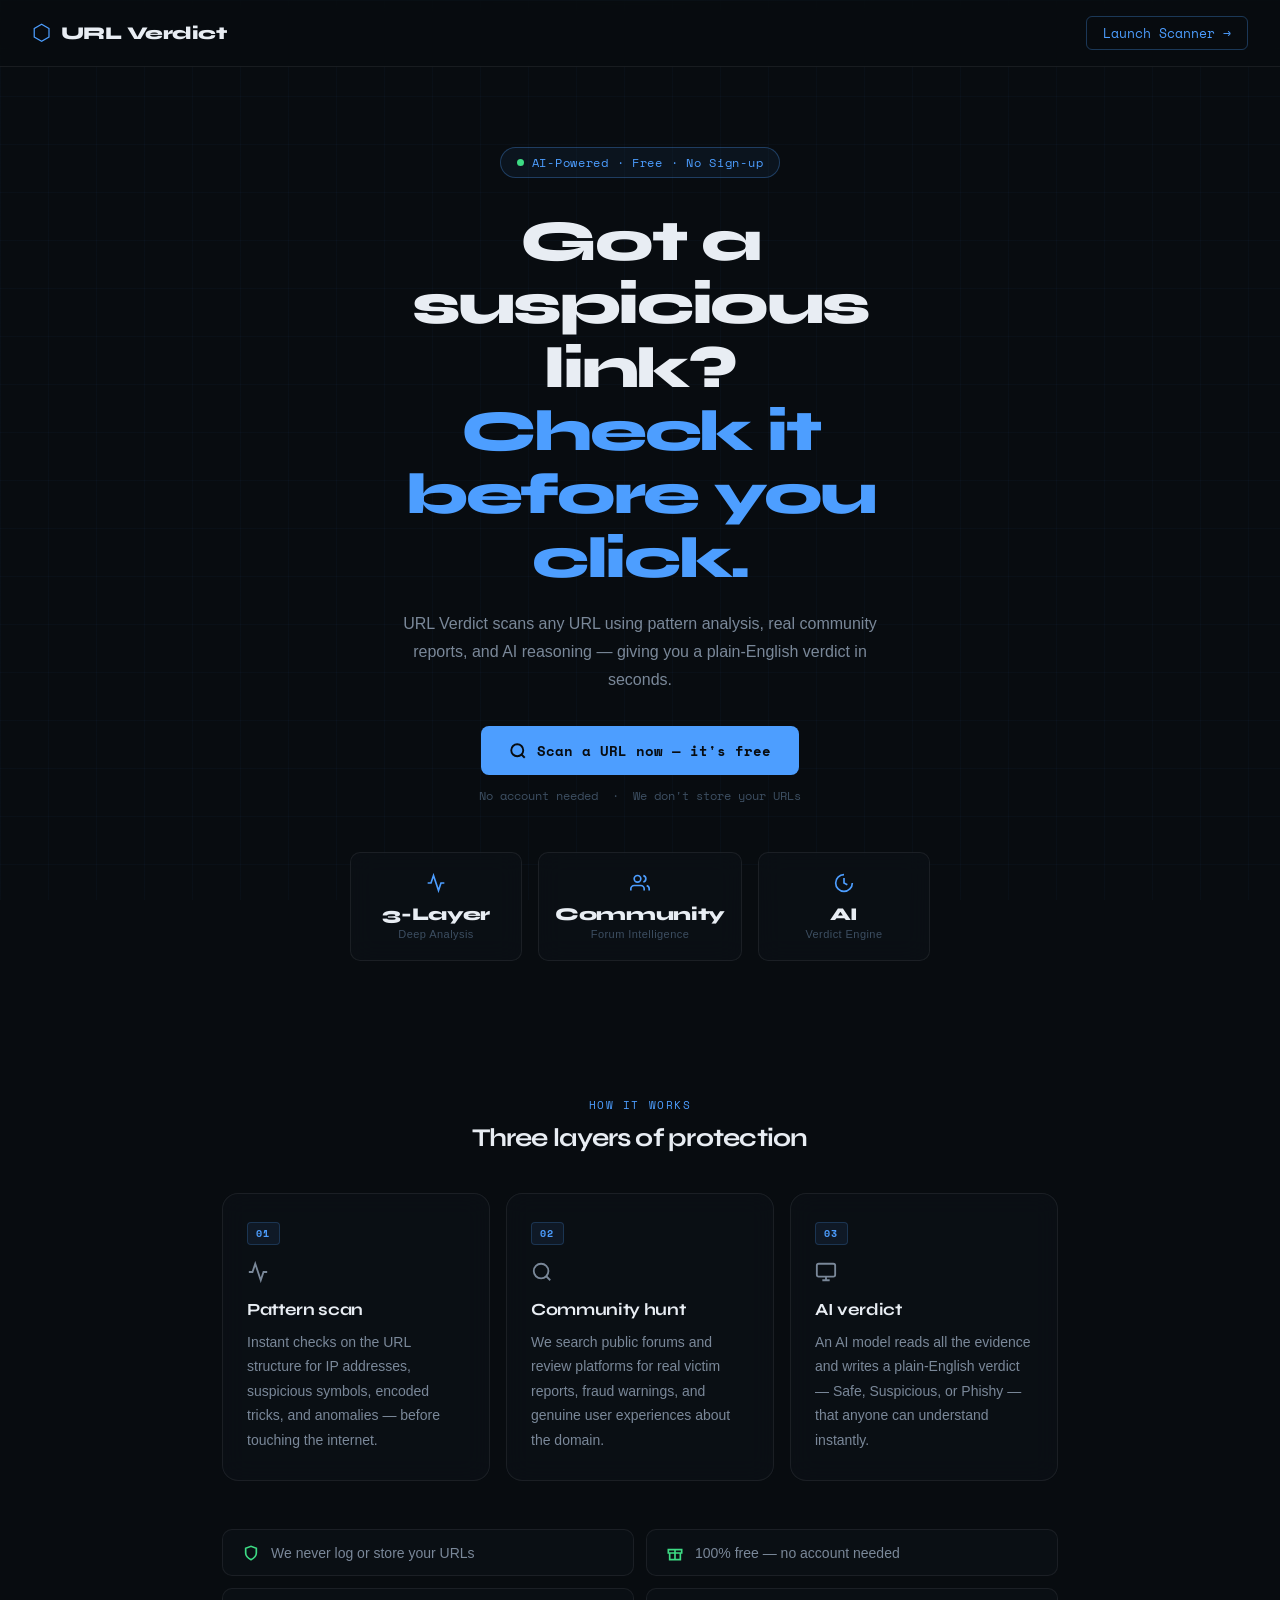
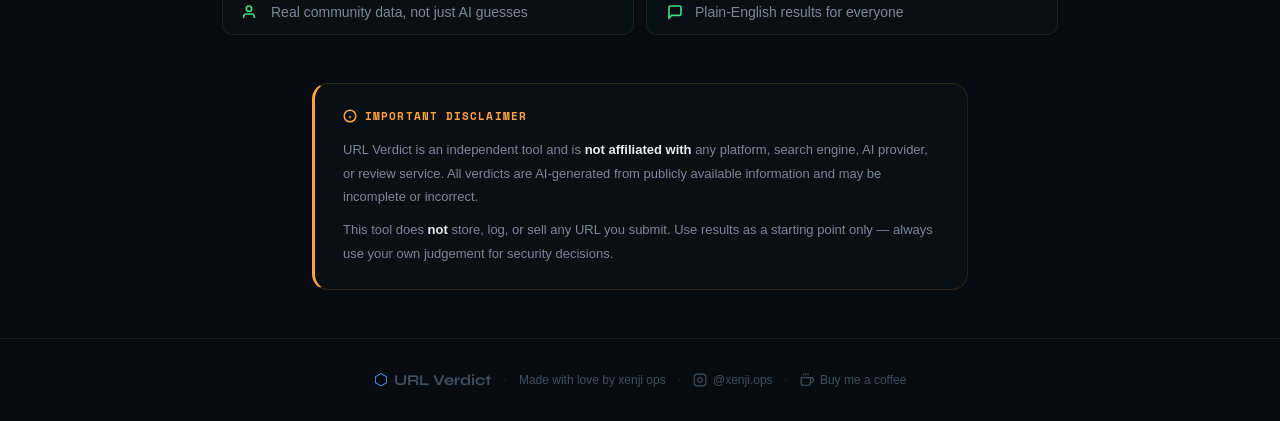
==== commit 32844ab2: "Updated phish check project" ====
--- a/templates/index.html
+++ b/templates/index.html
@@ -1,97 +1,224 @@
 <!DOCTYPE html>
 <html lang="en">
+
 <head>
-<meta charset="UTF-8"/>
-<meta name="viewport" content="width=device-width, initial-scale=1.0"/>
-<title>LinkLens — Is That Link Safe?</title>
-<link rel="preconnect" href="https://fonts.googleapis.com"/>
-<link href="https://fonts.googleapis.com/css2?family=Space+Mono:wght@400;700&family=Syne:wght@400;700;800&display=swap" rel="stylesheet"/>
-<link rel="stylesheet" href="/static/style.css"/>
+  <meta charset="UTF-8" />
+  <meta name="viewport" content="width=device-width, initial-scale=1.0" />
+  <title>URL Verdict — Is That Link Safe?</title>
+  <meta name="description"
+    content="URL Verdict checks URLs in real-time using AI + community intelligence. Free and instant." />
+  <meta property="og:title" content="URL Verdict — Is That Link Safe?" />
+  <meta property="og:description"
+    content="Check any URL for phishing, scams, or fraud using AI + real community reports. Free and instant." />
+  <meta property="og:type" content="website" />
+  <meta property="og:url" content="https://urlverdict.vercel.app" />
+  <meta name="twitter:card" content="summary_large_image" />
+  <link rel="icon"
+    href="data:image/svg+xml,<svg xmlns='http://www.w3.org/2000/svg' viewBox='0 0 100 100'><text y='.9em' font-size='90'>🔗</text></svg>" />
+  <link rel="preconnect" href="https://fonts.googleapis.com" />
+  <link
+    href="https://fonts.googleapis.com/css2?family=Space+Mono:wght@400;700&family=Syne:wght@400;700;800&display=swap"
+    rel="stylesheet" />
+  <link rel="stylesheet" href="/static/style.css" />
 </head>
+
 <body class="landing-body">
- 
+
   <div class="scan-line"></div>
   <div class="grid-bg"></div>
- 
-  <!-- DISCLAIMER BANNER -->
-  <div class="disclaimer-banner">
-    <svg width="14" height="14" viewBox="0 0 24 24" fill="none" stroke="currentColor" stroke-width="2.5"><path d="M10.29 3.86L1.82 18a2 2 0 0 0 1.71 3h16.94a2 2 0 0 0 1.71-3L13.71 3.86a2 2 0 0 0-3.42 0z"/><line x1="12" y1="9" x2="12" y2="13"/><line x1="12" y1="17" x2="12.01" y2="17"/></svg>
-    <span>This tool is for informational purposes only. Results are AI-generated and may be inaccurate. <strong>Do not rely solely on this tool</strong> to make security decisions.</span>
-  </div>
- 
+
   <nav class="navbar">
     <div class="nav-logo">
       <span class="logo-icon">⬡</span>
-      <span class="logo-text">LinkLens</span>
+      <span class="logo-text">URL Verdict</span>
     </div>
     <a href="/app" class="nav-cta">Launch Scanner →</a>
   </nav>
- 
+
   <main class="hero">
-    <div class="hero-badge">AI-Powered Threat Detection</div>
+    <div class="hero-badge">
+      <span class="badge-dot"></span>
+      AI-Powered · Free · No Sign-up
+    </div>
+
     <h1 class="hero-title">
-      Is that link trying<br/>to <span class="accent-text">hook you?</span>
+      Got a suspicious link?<br />
+      <span class="accent-text">Check it before you click.</span>
     </h1>
+
     <p class="hero-sub">
-      LinkLens checks URLs in real-time using pattern analysis, public community
-      intelligence, and AI reasoning — giving you an informed second opinion in seconds.
+      URL Verdict scans any URL using pattern analysis, real community reports,
+      and AI reasoning — giving you a plain-English verdict in seconds.
     </p>
+
     <a href="/app" class="hero-btn">
-      <span>Scan a URL now</span>
-      <svg width="18" height="18" viewBox="0 0 24 24" fill="none" stroke="currentColor" stroke-width="2.5"><path d="M5 12h14M12 5l7 7-7 7"/></svg>
+      <svg width="18" height="18" viewBox="0 0 24 24" fill="none" stroke="currentColor" stroke-width="2.5">
+        <circle cx="11" cy="11" r="8" />
+        <path d="M21 21l-4.35-4.35" />
+      </svg>
+      <span>Scan a URL now — it's free</span>
     </a>
- 
+
+    <p class="hero-reassurance">No account needed &nbsp;·&nbsp; We don't store your URLs</p>
+
     <div class="stats-row">
       <div class="stat-card">
+        <div class="stat-icon">
+          <svg width="20" height="20" viewBox="0 0 24 24" fill="none" stroke="currentColor" stroke-width="2">
+            <polyline points="22 12 18 12 15 21 9 3 6 12 2 12" />
+          </svg>
+        </div>
         <div class="stat-num">3-Layer</div>
-        <div class="stat-label">Analysis System</div>
+        <div class="stat-label">Deep Analysis</div>
       </div>
       <div class="stat-card">
-        <div class="stat-num">Public</div>
-        <div class="stat-label">Community Intelligence</div>
+        <div class="stat-icon">
+          <svg width="20" height="20" viewBox="0 0 24 24" fill="none" stroke="currentColor" stroke-width="2">
+            <path d="M17 21v-2a4 4 0 0 0-4-4H5a4 4 0 0 0-4 4v2" />
+            <circle cx="9" cy="7" r="4" />
+            <path d="M23 21v-2a4 4 0 0 0-3-3.87" />
+            <path d="M16 3.13a4 4 0 0 1 0 7.75" />
+          </svg>
+        </div>
+        <div class="stat-num">Community</div>
+        <div class="stat-label">Forum Intelligence</div>
       </div>
       <div class="stat-card">
+        <div class="stat-icon">
+          <svg width="20" height="20" viewBox="0 0 24 24" fill="none" stroke="currentColor" stroke-width="2">
+            <path d="M12 2a10 10 0 1 0 10 10" />
+            <path d="M12 6v6l4 2" />
+          </svg>
+        </div>
         <div class="stat-num">AI</div>
         <div class="stat-label">Verdict Engine</div>
       </div>
     </div>
   </main>
- 
+
   <section class="how-section">
-    <h2 class="section-title">How it works</h2>
+    <div class="section-eyebrow">How it works</div>
+    <h2 class="section-heading">Three layers of protection</h2>
     <div class="steps-grid">
       <div class="step-card">
-        <div class="step-num">01</div>
-        <h3>Heuristic Scan</h3>
-        <p>Pattern-matching catches IP-based URLs, symbol injection, suspicious entropy, and length anomalies — no internet needed.</p>
+        <div class="step-num-badge">01</div>
+        <div class="step-icon">
+          <svg width="22" height="22" viewBox="0 0 24 24" fill="none" stroke="currentColor" stroke-width="2">
+            <polyline points="22 12 18 12 15 21 9 3 6 12 2 12" />
+          </svg>
+        </div>
+        <h3>Pattern scan</h3>
+        <p>Instant checks on the URL structure for IP addresses, suspicious symbols, encoded tricks, and anomalies —
+          before touching the internet.</p>
       </div>
       <div class="step-card">
-        <div class="step-num">02</div>
-        <h3>Community Hunt</h3>
-        <p>We search public forums and review platforms for real reports of fraud, scams, and victim experiences about the domain.</p>
+        <div class="step-num-badge">02</div>
+        <div class="step-icon">
+          <svg width="22" height="22" viewBox="0 0 24 24" fill="none" stroke="currentColor" stroke-width="2">
+            <circle cx="11" cy="11" r="8" />
+            <path d="M21 21l-4.35-4.35" />
+          </svg>
+        </div>
+        <h3>Community hunt</h3>
+        <p>We search public forums and review platforms for real victim reports, fraud warnings, and genuine user
+          experiences about the domain.</p>
       </div>
       <div class="step-card">
-        <div class="step-num">03</div>
-        <h3>AI Verdict</h3>
-        <p>An AI model reads the evidence and delivers a plain-English verdict: Safe, Suspicious, or Phishy — explained simply.</p>
+        <div class="step-num-badge">03</div>
+        <div class="step-icon">
+          <svg width="22" height="22" viewBox="0 0 24 24" fill="none" stroke="currentColor" stroke-width="2">
+            <rect x="2" y="3" width="20" height="14" rx="2" />
+            <path d="M8 21h8M12 17v4" />
+          </svg>
+        </div>
+        <h3>AI verdict</h3>
+        <p>An AI model reads all the evidence and writes a plain-English verdict — Safe, Suspicious, or Phishy — that
+          anyone can understand instantly.</p>
       </div>
     </div>
   </section>
- 
+
+  <section class="trust-section">
+    <div class="trust-grid">
+      <div class="trust-item">
+        <svg width="16" height="16" viewBox="0 0 24 24" fill="none" stroke="currentColor" stroke-width="2.5">
+          <path d="M12 22s8-4 8-10V5l-8-3-8 3v7c0 6 8 10 8 10z" />
+        </svg>
+        <span>We never log or store your URLs</span>
+      </div>
+      <div class="trust-item">
+        <svg width="16" height="16" viewBox="0 0 24 24" fill="none" stroke="currentColor" stroke-width="2.5">
+          <path d="M20 12V22H4V12" />
+          <path d="M22 7H2v5h20V7z" />
+          <path d="M12 22V7" />
+        </svg>
+        <span>100% free — no account needed</span>
+      </div>
+      <div class="trust-item">
+        <svg width="16" height="16" viewBox="0 0 24 24" fill="none" stroke="currentColor" stroke-width="2.5">
+          <path d="M17 21v-2a4 4 0 0 0-4-4H5a4 4 0 0 0-4 4v2" />
+          <circle cx="9" cy="7" r="4" />
+        </svg>
+        <span>Real community data, not just AI guesses</span>
+      </div>
+      <div class="trust-item">
+        <svg width="16" height="16" viewBox="0 0 24 24" fill="none" stroke="currentColor" stroke-width="2.5">
+          <path d="M21 15a2 2 0 0 1-2 2H7l-4 4V5a2 2 0 0 1 2-2h14a2 2 0 0 1 2 2z" />
+        </svg>
+        <span>Plain-English results for everyone</span>
+      </div>
+    </div>
+  </section>
+
   <section class="legal-section">
     <div class="legal-box">
       <div class="legal-title">
-        <svg width="15" height="15" viewBox="0 0 24 24" fill="none" stroke="currentColor" stroke-width="2.5"><circle cx="12" cy="12" r="10"/><line x1="12" y1="16" x2="12" y2="12"/><line x1="12" y1="8" x2="12.01" y2="8"/></svg>
-        Important Disclaimer
-      </div>
-      <p>LinkLens is an independent, community-built tool and is <strong>not affiliated with, endorsed by, or partnered with</strong> any third-party platform, search engine, AI provider, or review service. All verdicts are generated automatically by AI and reflect publicly available information at the time of the search. They may be incomplete, outdated, or incorrect.</p>
-      <p style="margin-top:10px;">This tool does <strong>not</strong> store, log, or sell any URL you submit. Results should be used as a helpful starting point only — always use your own judgement and consult official security resources for critical decisions.</p>
+        <svg width="14" height="14" viewBox="0 0 24 24" fill="none" stroke="currentColor" stroke-width="2.5">
+          <circle cx="12" cy="12" r="10" />
+          <line x1="12" y1="16" x2="12" y2="12" />
+          <line x1="12" y1="8" x2="12.01" y2="8" />
+        </svg>
+        Important disclaimer
+      </div>
+      <p>URL Verdict is an independent tool and is <strong>not affiliated with</strong> any platform, search engine, AI
+        provider, or review service. All verdicts are AI-generated from publicly available information and may be
+        incomplete or incorrect.</p>
+      <p style="margin-top:10px;">This tool does <strong>not</strong> store, log, or sell any URL you submit. Use
+        results as a starting point only — always use your own judgement for security decisions.</p>
     </div>
   </section>
- 
+
   <footer class="footer">
-    <span>LinkLens · An independent tool · Not affiliated with any third-party service</span>
+    <div class="footer-inner">
+      <div class="footer-logo">
+        <span class="logo-icon" style="font-size:16px;">⬡</span>
+        <span style="font-family:var(--font-display);font-weight:700;font-size:15px;">URL Verdict</span>
+      </div>
+      <span class="footer-sep">·</span>
+      <span>Made with love by xenji ops</span>
+      <span class="footer-sep">·</span>
+      <a href="https://instagram.com/xenji.ops" target="_blank" class="footer-link">
+        <svg width="14" height="14" viewBox="0 0 24 24" fill="none" stroke="currentColor" stroke-width="2">
+          <rect x="2" y="2" width="20" height="20" rx="5" ry="5" />
+          <path d="M16 11.37A4 4 0 1 1 12.63 8 4 4 0 0 1 16 11.37z" />
+          <line x1="17.5" y1="6.5" x2="17.51" y2="6.5" />
+        </svg>
+        @xenji.ops
+      </a>
+      <span class="footer-sep">·</span>
+      <a href="https://buymeacoffee.com/xenjiops" target="_blank" class="footer-bmc">
+        <svg width="14" height="14" viewBox="0 0 24 24" fill="none" stroke="currentColor" stroke-width="2">
+          <path d="M18 8h1a4 4 0 0 1 0 8h-1" />
+          <path d="M2 8h16v9a4 4 0 0 1-4 4H6a4 4 0 0 1-4-4V8z" />
+          <line x1="6" y1="1" x2="6" y2="4" />
+          <line x1="10" y1="1" x2="10" y2="4" />
+          <line x1="14" y1="1" x2="14" y2="4" />
+        </svg>
+        Buy me a coffee
+      </a>
+    </div>
   </footer>
- 
+
 </body>
+
 </html>
--- a/static/style.css
+++ b/static/style.css
@@ -1,12 +1,12 @@
-/* ===== PhishGuard — Main Stylesheet ===== */
+/* ===== URL Verdict — Main Stylesheet ===== */
 @import url('https://fonts.googleapis.com/css2?family=Space+Mono:wght@400;700&family=Syne:wght@400;700;800&display=swap');
- 
+
 /* ===== RESET & BASE ===== */
 *, *::before, *::after { box-sizing: border-box; margin: 0; padding: 0; }
- 
+
 :root {
   --bg: #080C10;
-  --bg-panel: #0D1117;
+  --bg-panel: rgba(13, 17, 23, 0.65);
   --bg-surface: #141B22;
   --border: rgba(255,255,255,0.07);
   --border-strong: rgba(255,255,255,0.14);
@@ -19,18 +19,20 @@
   --accent-blue: #4D9EFF;
   --font-display: 'Syne', sans-serif;
   --font-mono: 'Space Mono', monospace;
+  --font-body: -apple-system, BlinkMacSystemFont, 'Segoe UI', sans-serif;
   --radius: 10px;
   --radius-lg: 16px;
 }
- 
+
 html, body {
   background: var(--bg);
   color: var(--text-primary);
-  font-family: var(--font-mono);
+  /* Body uses system font — mono only for UI elements */
+  font-family: var(--font-body);
   min-height: 100vh;
   overflow-x: hidden;
 }
- 
+
 /* ===== GRID BACKGROUND ===== */
 .grid-bg {
   position: fixed;
@@ -42,7 +44,7 @@
   pointer-events: none;
   z-index: 0;
 }
- 
+
 /* ===== SCAN LINE ANIMATION ===== */
 .scan-line {
   position: fixed;
@@ -58,7 +60,7 @@
   0% { top: 0; }
   100% { top: 100vh; }
 }
- 
+
 /* ===== NAVBAR ===== */
 .navbar {
   position: sticky;
@@ -72,7 +74,7 @@
   backdrop-filter: blur(12px);
   border-bottom: 1px solid var(--border);
 }
- 
+
 .nav-logo {
   display: flex;
   align-items: center;
@@ -80,20 +82,20 @@
   text-decoration: none;
   color: var(--text-primary);
 }
- 
+
 .logo-icon {
   font-size: 22px;
   color: var(--accent-blue);
   line-height: 1;
 }
- 
+
 .logo-text {
   font-family: var(--font-display);
   font-weight: 800;
   font-size: 18px;
   letter-spacing: -0.03em;
 }
- 
+
 .nav-cta {
   font-family: var(--font-mono);
   font-size: 13px;
@@ -108,63 +110,72 @@
   background: rgba(77,158,255,0.1);
   border-color: var(--accent-blue);
 }
- 
+
 .nav-tag {
   font-size: 11px;
   color: var(--text-muted);
-  letter-spacing: 0.1em;
-  text-transform: uppercase;
-}
- 
- 
+  letter-spacing: 0.08em;
+  font-family: var(--font-mono);
+}
+
 /* ===================================================
    LANDING PAGE
 =================================================== */
 .landing-body main { position: relative; z-index: 2; }
- 
+
 .hero {
   text-align: center;
-  padding: 6rem 2rem 4rem;
+  padding: 5rem 2rem 3.5rem;
   max-width: 720px;
   margin: 0 auto;
 }
- 
+
 .hero-badge {
-  display: inline-block;
-  font-size: 11px;
-  letter-spacing: 0.12em;
-  text-transform: uppercase;
+  display: inline-flex;
+  align-items: center;
+  gap: 8px;
+  font-size: 12px;
+  font-family: var(--font-mono);
+  letter-spacing: 0.06em;
   color: var(--accent-blue);
   border: 1px solid rgba(77,158,255,0.3);
   background: rgba(77,158,255,0.06);
-  padding: 5px 14px;
+  padding: 6px 16px;
   border-radius: 20px;
   margin-bottom: 2rem;
 }
- 
+
+.badge-dot {
+  width: 7px;
+  height: 7px;
+  border-radius: 50%;
+  background: var(--accent-green);
+  animation: blink 2s ease infinite;
+  flex-shrink: 0;
+}
+
 .hero-title {
   font-family: var(--font-display);
   font-weight: 800;
-  font-size: clamp(2.4rem, 6vw, 4rem);
+  font-size: clamp(2.2rem, 5.5vw, 3.6rem);
   line-height: 1.1;
   letter-spacing: -0.04em;
   color: var(--text-primary);
   margin-bottom: 1.25rem;
 }
- 
+
 .accent-text {
-  color: var(--accent-red);
-  position: relative;
-}
- 
+  color: var(--accent-blue);
+}
+
 .hero-sub {
-  font-size: 15px;
-  line-height: 1.8;
+  font-size: 16px;
+  line-height: 1.75;
   color: var(--text-secondary);
   max-width: 520px;
-  margin: 0 auto 2.5rem;
-}
- 
+  margin: 0 auto 2rem;
+}
+
 .hero-btn {
   display: inline-flex;
   align-items: center;
@@ -178,15 +189,20 @@
   border-radius: 8px;
   text-decoration: none;
   transition: all 0.2s;
-  margin-bottom: 3.5rem;
+  margin-bottom: 0.75rem;
 }
 .hero-btn:hover {
   background: #6DB3FF;
   transform: translateY(-2px);
 }
-.hero-btn svg { transition: transform 0.2s; }
-.hero-btn:hover svg { transform: translateX(3px); }
- 
+
+.hero-reassurance {
+  font-size: 12px;
+  color: var(--text-muted);
+  font-family: var(--font-mono);
+  margin-bottom: 3rem;
+}
+
 .stats-row {
   display: grid;
   grid-template-columns: repeat(3, 1fr);
@@ -194,149 +210,295 @@
   max-width: 580px;
   margin: 0 auto;
 }
- 
+
 .stat-card {
   background: var(--bg-panel);
+  backdrop-filter: blur(12px);
+  -webkit-backdrop-filter: blur(12px);
   border: 1px solid var(--border);
   border-radius: var(--radius);
-  padding: 1.2rem 1rem;
+  padding: 1.25rem 1rem;
   text-align: center;
-}
- 
+  transition: border-color 0.2s;
+}
+.stat-card:hover { border-color: var(--border-strong); }
+
+.stat-icon {
+  color: var(--accent-blue);
+  margin-bottom: 0.6rem;
+  display: flex;
+  justify-content: center;
+}
+
 .stat-num {
   font-family: var(--font-display);
   font-weight: 800;
-  font-size: 22px;
-  letter-spacing: -0.03em;
-  color: var(--text-primary);
-  margin-bottom: 4px;
-}
- 
+  font-size: 18px;
+  letter-spacing: -0.02em;
+  color: var(--text-primary);
+  margin-bottom: 3px;
+}
+
 .stat-label {
   font-size: 11px;
   color: var(--text-muted);
-  letter-spacing: 0.06em;
-}
- 
-/* How it works */
+  letter-spacing: 0.04em;
+}
+
+/* HOW IT WORKS */
 .how-section {
   max-width: 900px;
-  margin: 4rem auto;
+  margin: 5rem auto 0;
   padding: 0 2rem;
   position: relative;
   z-index: 2;
 }
- 
-.section-title {
+
+.section-eyebrow {
+  font-family: var(--font-mono);
+  font-size: 11px;
+  letter-spacing: 0.14em;
+  color: var(--accent-blue);
+  text-transform: uppercase;
+  text-align: center;
+  margin-bottom: 0.6rem;
+}
+
+.section-heading {
   font-family: var(--font-display);
   font-weight: 700;
-  font-size: 1.5rem;
+  font-size: 1.6rem;
   letter-spacing: -0.03em;
-  color: var(--text-secondary);
+  color: var(--text-primary);
   text-align: center;
-  margin-bottom: 2rem;
-}
- 
+  margin-bottom: 2.5rem;
+}
+
 .steps-grid {
   display: grid;
   grid-template-columns: repeat(3, 1fr);
   gap: 16px;
 }
- 
+
 .step-card {
   background: var(--bg-panel);
+  backdrop-filter: blur(12px);
+  -webkit-backdrop-filter: blur(12px);
   border: 1px solid var(--border);
   border-radius: var(--radius-lg);
   padding: 1.75rem 1.5rem;
   transition: border-color 0.2s;
+  position: relative;
 }
 .step-card:hover { border-color: var(--border-strong); }
- 
-.step-num {
-  font-size: 11px;
-  letter-spacing: 0.12em;
+
+.step-num-badge {
+  font-family: var(--font-mono);
+  font-size: 10px;
+  letter-spacing: 0.14em;
   color: var(--accent-blue);
+  background: rgba(77,158,255,0.08);
+  border: 1px solid rgba(77,158,255,0.2);
+  padding: 3px 8px;
+  border-radius: 4px;
+  display: inline-block;
   margin-bottom: 1rem;
   font-weight: 700;
 }
- 
+
+.step-icon {
+  color: var(--text-secondary);
+  margin-bottom: 0.75rem;
+}
+
 .step-card h3 {
   font-family: var(--font-display);
   font-weight: 700;
   font-size: 17px;
   letter-spacing: -0.02em;
   margin-bottom: 0.6rem;
-}
- 
+  color: var(--text-primary);
+}
+
 .step-card p {
-  font-size: 13px;
+  font-size: 14px;
   line-height: 1.75;
   color: var(--text-secondary);
 }
- 
+
+/* TRUST SIGNALS */
+.trust-section {
+  max-width: 900px;
+  margin: 3rem auto;
+  padding: 0 2rem;
+  position: relative;
+  z-index: 2;
+}
+
+.trust-grid {
+  display: grid;
+  grid-template-columns: repeat(2, 1fr);
+  gap: 12px;
+}
+
+.trust-item {
+  display: flex;
+  align-items: center;
+  gap: 12px;
+  background: var(--bg-panel);
+  border: 1px solid var(--border);
+  border-radius: var(--radius);
+  padding: 0.9rem 1.25rem;
+  font-size: 14px;
+  color: var(--text-secondary);
+}
+
+.trust-item svg {
+  color: var(--accent-green);
+  flex-shrink: 0;
+}
+
+/* LEGAL */
+.legal-section {
+  max-width: 720px;
+  margin: 0 auto 3rem;
+  padding: 0 2rem;
+  position: relative;
+  z-index: 2;
+}
+
+.legal-box {
+  background: var(--bg-panel);
+  border: 1px solid rgba(255,163,64,0.15);
+  border-left: 3px solid var(--accent-amber);
+  border-radius: var(--radius-lg);
+  padding: 1.5rem 1.75rem;
+}
+
+.legal-title {
+  display: flex;
+  align-items: center;
+  gap: 8px;
+  font-size: 11px;
+  font-weight: 700;
+  font-family: var(--font-mono);
+  letter-spacing: 0.1em;
+  text-transform: uppercase;
+  color: var(--accent-amber);
+  margin-bottom: 0.9rem;
+}
+
+.legal-box p {
+  font-size: 13px;
+  line-height: 1.8;
+  color: var(--text-secondary);
+}
+
+.legal-box strong { color: var(--text-primary); }
+
+/* FOOTER */
 .footer {
   text-align: center;
-  padding: 3rem 2rem;
+  padding: 2rem 2rem;
   font-size: 12px;
   color: var(--text-muted);
   position: relative;
   z-index: 2;
   border-top: 1px solid var(--border);
-  margin-top: 4rem;
-}
- 
- 
+  margin-top: 3rem;
+}
+
+.footer-inner {
+  display: flex;
+  align-items: center;
+  justify-content: center;
+  gap: 12px;
+  flex-wrap: wrap;
+}
+
+.footer-logo {
+  display: flex;
+  align-items: center;
+  gap: 6px;
+}
+
+.footer-sep { color: var(--border-strong); }
+
+.footer-link, .footer-bmc {
+  display: flex;
+  align-items: center;
+  gap: 6px;
+  text-decoration: none;
+  color: var(--text-muted);
+  transition: color 0.2s;
+}
+
+.footer-link:hover, .footer-bmc:hover {
+  color: var(--text-primary);
+}
+
 /* ===================================================
    APP PAGE
 =================================================== */
 .app-body { position: relative; }
- 
+
 .app-main {
   position: relative;
   z-index: 2;
   max-width: 660px;
-  margin: 4rem auto;
+  margin: 3rem auto 4rem;
   padding: 0 1.5rem;
 }
- 
-/* Scanner Input Panel */
+
+/* SCANNER PANEL */
 .scanner-panel {
   background: var(--bg-panel);
+  backdrop-filter: blur(12px);
+  -webkit-backdrop-filter: blur(12px);
   border: 1px solid var(--border);
   border-radius: var(--radius-lg);
   padding: 1.75rem;
   margin-bottom: 1.5rem;
 }
- 
+
 .panel-header {
   display: flex;
   align-items: center;
   gap: 10px;
   margin-bottom: 1.5rem;
 }
- 
+
 .panel-indicator {
   width: 8px; height: 8px;
   background: var(--accent-green);
   border-radius: 50%;
   animation: blink 2s ease infinite;
+  flex-shrink: 0;
 }
 @keyframes blink {
   0%, 100% { opacity: 1; }
   50% { opacity: 0.3; }
 }
- 
+
 .panel-title {
-  font-size: 11px;
-  letter-spacing: 0.14em;
-  color: var(--text-muted);
-  font-weight: 700;
-}
- 
+  font-family: var(--font-mono);
+  font-size: 13px;
+  font-weight: 700;
+  color: var(--text-primary);
+  flex: 1;
+}
+
+.panel-hint {
+  font-family: var(--font-mono);
+  font-size: 11px;
+  color: var(--text-muted);
+  letter-spacing: 0.04em;
+}
+
 .input-group {
   display: flex;
   align-items: center;
-  gap: 12px;
+  gap: 10px;
   background: var(--bg);
   border: 1px solid var(--border);
   border-radius: var(--radius);
@@ -347,15 +509,16 @@
 .input-group:focus-within {
   border-color: rgba(77,158,255,0.5);
 }
- 
+
 .input-prefix {
   color: var(--accent-blue);
   font-size: 16px;
   font-weight: 700;
+  font-family: var(--font-mono);
   user-select: none;
   flex-shrink: 0;
 }
- 
+
 .url-input {
   flex: 1;
   background: transparent;
@@ -366,16 +529,31 @@
   font-size: 14px;
   color: var(--text-primary);
   width: 100%;
+  min-width: 0;
 }
 .url-input::placeholder { color: var(--text-muted); }
- 
+
+.input-clear {
+  background: none;
+  border: none;
+  cursor: pointer;
+  color: var(--text-muted);
+  display: flex;
+  align-items: center;
+  padding: 4px;
+  border-radius: 4px;
+  flex-shrink: 0;
+  transition: color 0.15s;
+}
+.input-clear:hover { color: var(--text-primary); }
+
 @keyframes shake {
   0%, 100% { transform: translateX(0); }
   25% { transform: translateX(-6px); }
   75% { transform: translateX(6px); }
 }
 .input-shake { animation: shake 0.3s ease; }
- 
+
 .scan-btn {
   display: flex;
   align-items: center;
@@ -392,29 +570,51 @@
   font-size: 15px;
   cursor: pointer;
   transition: all 0.2s;
-}
-.scan-btn:hover:not(:disabled) { background: #6DB3FF; }
-.scan-btn:disabled { opacity: 0.5; cursor: not-allowed; }
- 
-/* Loading Panel */
+  margin-bottom: 1rem;
+}
+.scan-btn:hover:not(:disabled) {
+  background: #6DB3FF;
+  transform: translateY(-1px);
+}
+.scan-btn:disabled { opacity: 0.5; cursor: not-allowed; transform: none; }
+
+.scanner-note {
+  font-family: var(--font-mono);
+  font-size: 11px;
+  color: var(--text-muted);
+  text-align: center;
+  line-height: 1.6;
+}
+
+/* LOADING PANEL */
 .loading-panel {
   background: var(--bg-panel);
+  backdrop-filter: blur(12px);
+  -webkit-backdrop-filter: blur(12px);
   border: 1px solid var(--border);
   border-radius: var(--radius-lg);
   padding: 2.5rem 2rem;
   text-align: center;
 }
- 
+
 .radar-ring {
-  width: 64px; height: 64px;
+  width: 56px; height: 56px;
   border: 2px solid var(--border);
   border-top-color: var(--accent-blue);
   border-radius: 50%;
-  margin: 0 auto 2rem;
+  margin: 0 auto 1rem;
   animation: spin 1s linear infinite;
 }
 @keyframes spin { to { transform: rotate(360deg); } }
- 
+
+.loading-domain {
+  font-family: var(--font-mono);
+  font-size: 13px;
+  color: var(--accent-blue);
+  margin-bottom: 1.5rem;
+  word-break: break-all;
+}
+
 .loading-steps {
   display: flex;
   flex-direction: column;
@@ -423,7 +623,7 @@
   max-width: 300px;
   margin: 0 auto;
 }
- 
+
 .loading-step {
   display: flex;
   align-items: center;
@@ -433,7 +633,7 @@
   transition: color 0.3s;
 }
 .loading-step.active { color: var(--text-primary); }
- 
+
 .step-dot {
   width: 8px; height: 8px;
   border-radius: 50%;
@@ -445,88 +645,115 @@
   background: var(--accent-blue);
   animation: blink 0.8s ease infinite;
 }
- 
-/* ===== RESULT PANEL ===== */
+
+/* RESULT PANEL */
 .result-panel {
   background: var(--bg-panel);
+  backdrop-filter: blur(12px);
+  -webkit-backdrop-filter: blur(12px);
   border: 1px solid var(--border);
   border-radius: var(--radius-lg);
   overflow: hidden;
+  transition: box-shadow 0.3s ease;
 }
 @keyframes slideUp {
   from { opacity: 0; transform: translateY(16px); }
   to   { opacity: 1; transform: translateY(0); }
 }
- 
+
 .verdict-header {
   display: flex;
-  align-items: center;
+  align-items: flex-start;
   gap: 1.25rem;
   padding: 1.75rem;
   border-bottom: 1px solid var(--border);
 }
- 
-/* Verdict color themes */
+
 .verdict-safe   { border-top: 3px solid var(--accent-green); }
 .verdict-safe .verdict-value { color: var(--accent-green); }
 .verdict-safe .verdict-icon { color: var(--accent-green); background: rgba(61,219,132,0.1); }
- 
+
 .verdict-suspicious { border-top: 3px solid var(--accent-amber); }
 .verdict-suspicious .verdict-value { color: var(--accent-amber); }
 .verdict-suspicious .verdict-icon { color: var(--accent-amber); background: rgba(255,163,64,0.1); }
- 
+
 .verdict-phishy { border-top: 3px solid var(--accent-red); }
 .verdict-phishy .verdict-value { color: var(--accent-red); }
 .verdict-phishy .verdict-icon { color: var(--accent-red); background: rgba(255,59,59,0.1); }
- 
+
 .verdict-icon {
   width: 56px; height: 56px;
   border-radius: 12px;
   display: flex; align-items: center; justify-content: center;
   flex-shrink: 0;
-}
- 
-.verdict-text-group { flex: 1; }
- 
+  margin-top: 2px;
+}
+
+.verdict-text-group { flex: 1; min-width: 0; }
+
 .verdict-label {
+  font-family: var(--font-mono);
   font-size: 10px;
   letter-spacing: 0.16em;
   color: var(--text-muted);
-  margin-bottom: 4px;
-}
- 
+  margin-bottom: 2px;
+  text-transform: uppercase;
+}
+
 .verdict-value {
   font-family: var(--font-display);
   font-weight: 800;
   font-size: 2rem;
   letter-spacing: -0.03em;
-}
- 
-.verdict-score { text-align: right; }
- 
+  line-height: 1.1;
+  margin-left: -2px;
+}
+
+.verdict-domain {
+  font-family: var(--font-mono);
+  font-size: 12px;
+  color: var(--text-muted);
+  margin-top: 4px;
+  overflow: hidden;
+  text-overflow: ellipsis;
+  white-space: nowrap;
+}
+
+.verdict-score { text-align: right; flex-shrink: 0; }
+
 .score-label {
+  font-family: var(--font-mono);
   font-size: 10px;
   letter-spacing: 0.12em;
   color: var(--text-muted);
-  margin-bottom: 4px;
-}
- 
+  margin-bottom: 2px;
+  text-transform: uppercase;
+}
+
 .score-value {
   font-family: var(--font-display);
   font-weight: 700;
   font-size: 1.6rem;
   color: var(--text-primary);
-}
- 
+  line-height: 1.1;
+}
+
+.score-sublabel {
+  font-size: 11px;
+  color: var(--text-muted);
+  margin-top: 3px;
+}
+
 .result-body { padding: 1.5rem 1.75rem; }
- 
+
 .result-section { margin-bottom: 1.5rem; }
 .result-section:last-child { margin-bottom: 0; }
- 
+
 .section-label {
   display: flex;
   align-items: center;
   gap: 7px;
+  font-family: var(--font-mono);
   font-size: 11px;
   letter-spacing: 0.1em;
   color: var(--text-muted);
@@ -534,20 +761,20 @@
   text-transform: uppercase;
   margin-bottom: 0.75rem;
 }
- 
+
 .section-content {
-  font-size: 14px;
-  line-height: 1.8;
+  font-size: 15px;
+  line-height: 1.75;
   color: var(--text-secondary);
 }
- 
+
 .threat-list {
   list-style: none;
   display: flex;
   flex-direction: column;
   gap: 8px;
 }
- 
+
 .threat-item {
   display: flex;
   align-items: flex-start;
@@ -564,133 +791,187 @@
   content: '!';
   font-weight: 700;
   font-size: 11px;
+  font-family: var(--font-mono);
   color: var(--accent-red);
   flex-shrink: 0;
   margin-top: 2px;
 }
- 
-.reset-btn {
-  display: block;
-  width: 100%;
+
+/* RESULT ACTIONS */
+.result-actions {
+  display: flex;
+  border-top: 1px solid var(--border);
+}
+
+.action-btn {
+  flex: 1;
+  display: flex;
+  align-items: center;
+  justify-content: center;
+  gap: 8px;
+  padding: 1rem;
   background: transparent;
   border: none;
-  border-top: 1px solid var(--border);
-  padding: 1rem 1.75rem;
   font-family: var(--font-mono);
   font-size: 13px;
-  color: var(--text-muted);
   cursor: pointer;
-  text-align: left;
   transition: all 0.2s;
-}
-.reset-btn:hover {
-  color: var(--text-primary);
+  color: var(--text-muted);
+}
+.action-btn:hover {
   background: var(--bg-surface);
-}
- 
-/* Error Panel */
+  color: var(--text-primary);
+}
+.action-btn + .action-btn {
+  border-left: 1px solid var(--border);
+}
+
+.share-btn:hover { color: var(--accent-blue); }
+
+/* RESULT DISCLAIMER */
+.result-disclaimer {
+  display: flex;
+  align-items: flex-start;
+  gap: 8px;
+  background: rgba(255,163,64,0.05);
+  border-bottom: 1px solid rgba(255,163,64,0.12);
+  padding: 10px 1.75rem;
+  font-size: 12px;
+  font-family: var(--font-mono);
+  color: #8A6A3A;
+  line-height: 1.6;
+}
+.result-disclaimer svg { flex-shrink: 0; color: var(--accent-amber); margin-top: 2px; }
+
+/* ERROR PANEL */
 .error-panel {
   background: var(--bg-panel);
+  backdrop-filter: blur(12px);
+  -webkit-backdrop-filter: blur(12px);
   border: 1px solid rgba(255,59,59,0.2);
   border-top: 3px solid var(--accent-red);
   border-radius: var(--radius-lg);
   padding: 2rem 1.75rem;
   text-align: center;
 }
- 
+
 .error-icon {
   width: 48px; height: 48px;
   border-radius: 50%;
   background: rgba(255,59,59,0.1);
   border: 1px solid rgba(255,59,59,0.2);
   display: flex; align-items: center; justify-content: center;
-  font-weight: 700;
-  font-size: 20px;
   color: var(--accent-red);
   margin: 0 auto 1rem;
 }
- 
+
 .error-msg {
   font-size: 14px;
   color: var(--text-secondary);
+  margin-bottom: 0.5rem;
+  line-height: 1.6;
+}
+
+/* TOAST */
+.toast {
+  position: fixed;
+  bottom: 2rem;
+  left: 50%;
+  transform: translateX(-50%) translateY(80px);
+  background: var(--bg-surface);
+  border: 1px solid var(--border-strong);
+  color: var(--text-primary);
+  font-family: var(--font-mono);
+  font-size: 13px;
+  padding: 10px 20px;
+  border-radius: 8px;
+  opacity: 0;
+  transition: all 0.3s ease;
+  z-index: 999;
+  white-space: nowrap;
+}
+.toast-show {
+  opacity: 1;
+  transform: translateX(-50%) translateY(0);
+}
+
+/* ===== ENHANCEMENTS ===== */
+.panel-glow-safe { box-shadow: 0 0 40px rgba(61,219,132,0.15); }
+.panel-glow-suspicious { box-shadow: 0 0 40px rgba(255,163,64,0.15); }
+.panel-glow-phishy { box-shadow: 0 0 40px rgba(255,59,59,0.15); }
+
+@keyframes shake-intense {
+  0%, 100% { transform: translateX(0); }
+  10%, 30%, 50%, 70%, 90% { transform: translateX(-8px); }
+  20%, 40%, 60%, 80% { transform: translateX(8px); }
+}
+.shake-alert { animation: shake-intense 0.6s cubic-bezier(.36,.07,.19,.97) both; }
+
+.recent-scans {
+  margin-top: -0.25rem;
   margin-bottom: 1.5rem;
-  line-height: 1.6;
-}
- 
+  display: flex;
+  align-items: center;
+  flex-wrap: wrap;
+  gap: 8px;
+}
+
+.recent-scans-title {
+  font-family: var(--font-mono);
+  font-size: 11px;
+  color: var(--text-muted);
+  text-transform: uppercase;
+  letter-spacing: 0.1em;
+  margin-right: 4px;
+}
+
+.recent-scan-chip {
+  background: rgba(255,255,255,0.03);
+  border: 1px solid var(--border);
+  border-radius: 20px;
+  padding: 4px 10px;
+  font-family: var(--font-mono);
+  font-size: 11px;
+  color: var(--text-secondary);
+  cursor: pointer;
+  display: flex;
+  align-items: center;
+  gap: 6px;
+  transition: all 0.2s;
+}
+
+.recent-scan-chip:hover {
+  background: rgba(255,255,255,0.08);
+  border-color: var(--border-strong);
+  color: var(--text-primary);
+}
+
+.chip-dot {
+  width: 6px; height: 6px;
+  border-radius: 50%;
+}
+.chip-dot.safe { background: var(--accent-green); }
+.chip-dot.suspicious { background: var(--accent-amber); }
+.chip-dot.phishy { background: var(--accent-red); }
+
 /* ===== RESPONSIVE ===== */
-@media (max-width: 600px) {
+@media (max-width: 640px) {
   .steps-grid { grid-template-columns: 1fr; }
   .stats-row { grid-template-columns: 1fr; gap: 10px; }
-  .hero { padding: 3rem 1.25rem 2.5rem; }
+  .trust-grid { grid-template-columns: 1fr; }
+  .hero { padding: 3rem 1.25rem 2rem; }
   .navbar { padding: 1rem 1.25rem; }
-  .verdict-header { flex-wrap: wrap; }
+  .how-section, .trust-section, .legal-section { padding: 0 1.25rem; }
+  .verdict-header { flex-wrap: wrap; gap: 1rem; }
   .verdict-score { text-align: left; }
-}
- 
-/* ===== DISCLAIMER BANNER ===== */
-.disclaimer-banner {
-  display: flex;
-  align-items: center;
-  gap: 10px;
-  background: rgba(255,163,64,0.07);
-  border-bottom: 1px solid rgba(255,163,64,0.2);
-  padding: 10px 24px;
-  font-size: 12px;
-  color: #C0894A;
-  position: relative;
-  z-index: 10;
-  line-height: 1.5;
-}
-.disclaimer-banner svg { flex-shrink: 0; color: var(--accent-amber); }
-.disclaimer-banner strong { color: #E8A060; }
- 
-/* ===== RESULT INLINE DISCLAIMER ===== */
-.result-disclaimer {
-  display: flex;
-  align-items: flex-start;
-  gap: 8px;
-  background: rgba(255,163,64,0.05);
-  border-bottom: 1px solid rgba(255,163,64,0.12);
-  padding: 10px 1.75rem;
-  font-size: 12px;
-  color: #8A6A3A;
-  line-height: 1.6;
-}
-.result-disclaimer svg { flex-shrink: 0; color: var(--accent-amber); margin-top: 2px; }
- 
-/* ===== LEGAL SECTION ===== */
-.legal-section {
-  max-width: 720px;
-  margin: 0 auto 3rem;
-  padding: 0 2rem;
-  position: relative;
-  z-index: 2;
-}
- 
-.legal-box {
-  background: var(--bg-panel);
-  border: 1px solid rgba(255,163,64,0.15);
-  border-left: 3px solid var(--accent-amber);
-  border-radius: var(--radius-lg);
-  padding: 1.5rem 1.75rem;
-}
- 
-.legal-title {
-  display: flex;
-  align-items: center;
-  gap: 8px;
-  font-size: 12px;
-  font-weight: 700;
-  letter-spacing: 0.1em;
-  text-transform: uppercase;
-  color: var(--accent-amber);
-  margin-bottom: 0.9rem;
-}
- 
-.legal-box p {
-  font-size: 13px;
-  line-height: 1.8;
-  color: var(--text-secondary);
-}
- 
-.legal-box strong { color: var(--text-primary); }+  .result-actions { flex-direction: column; }
+  .action-btn + .action-btn { border-left: none; border-top: 1px solid var(--border); }
+  .panel-hint { display: none; }
+  .footer-inner { flex-direction: column; gap: 8px; }
+}
+
+@media (max-width: 400px) {
+  .hero-title { font-size: 1.9rem; }
+  .verdict-value { font-size: 1.6rem; }
+  .score-value { font-size: 1.3rem; }
+}
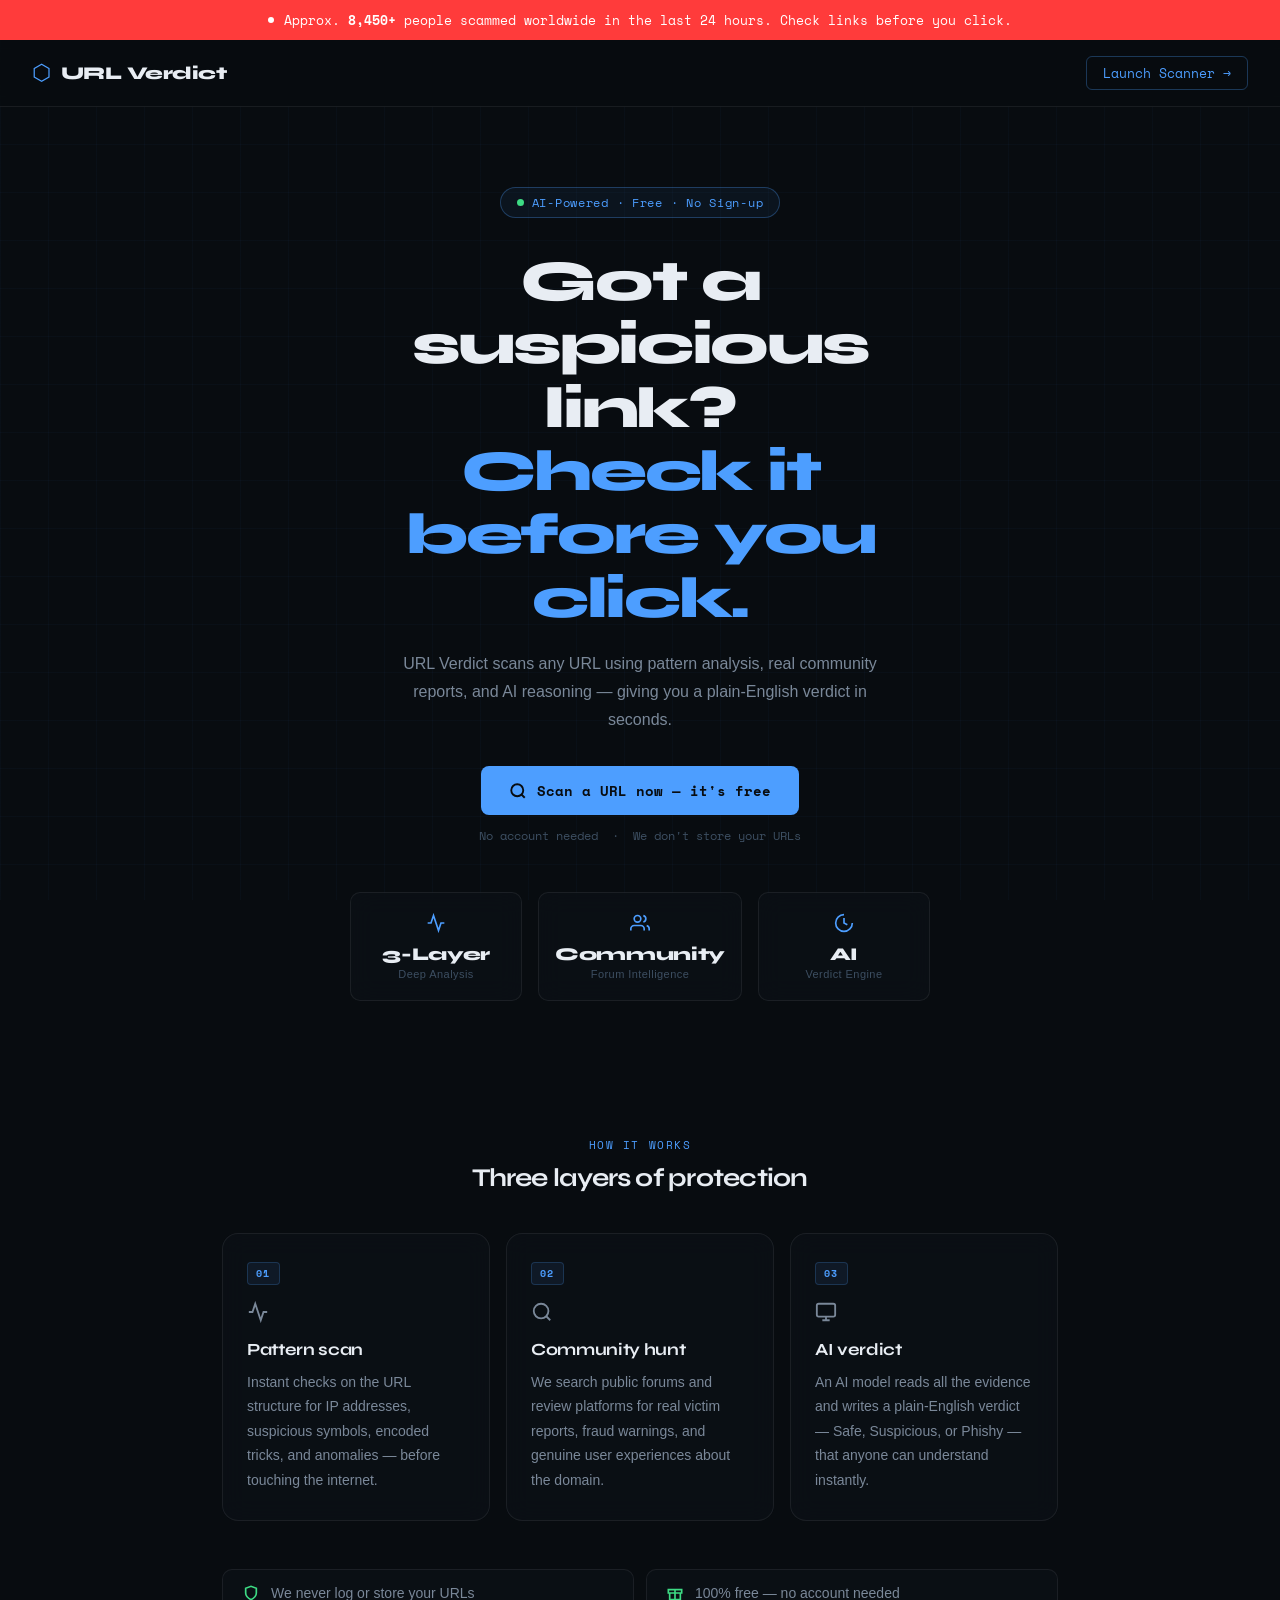
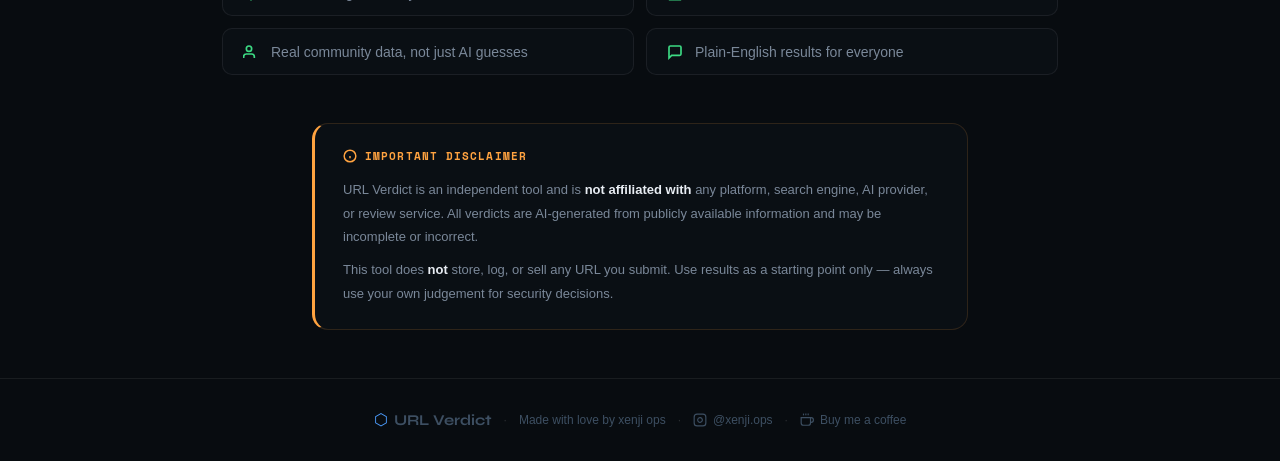
==== commit 0576677a: "feat: add global scam alert banner" ====
--- a/templates/index.html
+++ b/templates/index.html
@@ -13,19 +13,26 @@
   <meta property="og:type" content="website" />
   <meta property="og:url" content="https://urlverdict.vercel.app" />
   <meta name="twitter:card" content="summary_large_image" />
+  <meta property="og:image" content="https://urlverdict.vercel.app/static/og-image.png" />
+  <meta name="twitter:image" content="https://urlverdict.vercel.app/static/og-image.png" />
   <link rel="icon"
     href="data:image/svg+xml,<svg xmlns='http://www.w3.org/2000/svg' viewBox='0 0 100 100'><text y='.9em' font-size='90'>🔗</text></svg>" />
   <link rel="preconnect" href="https://fonts.googleapis.com" />
   <link
     href="https://fonts.googleapis.com/css2?family=Space+Mono:wght@400;700&family=Syne:wght@400;700;800&display=swap"
     rel="stylesheet" />
-  <link rel="stylesheet" href="/static/style.css" />
+  <link rel="stylesheet" href="/static/style.css?v=2.2" />
 </head>
 
 <body class="landing-body">
 
   <div class="scan-line"></div>
   <div class="grid-bg"></div>
+
+  <div class="global-alert-banner">
+    <div class="pulse-dot"></div>
+    <span>Approx. <strong>8,450+</strong> people scammed worldwide in the last 24 hours. Check links before you click.</span>
+  </div>
 
   <nav class="navbar">
     <div class="nav-logo">
--- a/static/style.css
+++ b/static/style.css
@@ -1,5 +1,4 @@
 /* ===== URL Verdict — Main Stylesheet ===== */
-@import url('https://fonts.googleapis.com/css2?family=Space+Mono:wght@400;700&family=Syne:wght@400;700;800&display=swap');
 
 /* ===== RESET & BASE ===== */
 *, *::before, *::after { box-sizing: border-box; margin: 0; padding: 0; }
@@ -196,6 +195,50 @@
   transform: translateY(-2px);
 }
 
+.global-alert-banner {
+  display: flex;
+  align-items: center;
+  justify-content: center;
+  gap: 10px;
+  background: var(--accent-red);
+  color: #fff;
+  font-family: var(--font-mono);
+  font-size: 13px;
+  padding: 10px 20px;
+  text-align: center;
+  position: relative;
+  z-index: 101;
+}
+
+.global-alert-banner strong {
+  font-weight: 700;
+}
+
+.global-alert-banner .pulse-dot {
+  background-color: #fff;
+  animation: pulse-white 1.5s infinite;
+}
+
+.pulse-dot {
+  width: 6px;
+  height: 6px;
+  background-color: var(--accent-red);
+  border-radius: 50%;
+  animation: pulse-red 1.5s infinite;
+}
+
+@keyframes pulse-red {
+  0% { box-shadow: 0 0 0 0 rgba(255, 59, 59, 0.7); }
+  70% { box-shadow: 0 0 0 6px rgba(255, 59, 59, 0); }
+  100% { box-shadow: 0 0 0 0 rgba(255, 59, 59, 0); }
+}
+
+@keyframes pulse-white {
+  0% { box-shadow: 0 0 0 0 rgba(255, 255, 255, 0.9); }
+  70% { box-shadow: 0 0 0 6px rgba(255, 255, 255, 0); }
+  100% { box-shadow: 0 0 0 0 rgba(255, 255, 255, 0); }
+}
+
 .hero-reassurance {
   font-size: 12px;
   color: var(--text-muted);
@@ -842,6 +885,22 @@
   line-height: 1.6;
 }
 .result-disclaimer svg { flex-shrink: 0; color: var(--accent-amber); margin-top: 2px; }
+
+/* SAFE WITH ISSUES BANNER */
+.issues-banner {
+  display: flex;
+  align-items: flex-start;
+  gap: 10px;
+  background: rgba(61,219,132,0.05);
+  border-bottom: 1px solid rgba(61,219,132,0.15);
+  border-left: 3px solid var(--accent-amber);
+  padding: 12px 1.75rem;
+  font-size: 13px;
+  line-height: 1.65;
+  color: var(--text-secondary);
+}
+.issues-banner svg { flex-shrink: 0; color: var(--accent-green); margin-top: 2px; }
+.issues-banner strong { color: var(--accent-green); }
 
 /* ERROR PANEL */
 .error-panel {
@@ -893,6 +952,94 @@
 .toast-show {
   opacity: 1;
   transform: translateX(-50%) translateY(0);
+}
+
+/* MODAL */
+.modal-overlay {
+  position: fixed;
+  inset: 0;
+  background: rgba(8, 12, 16, 0.85);
+  backdrop-filter: blur(4px);
+  -webkit-backdrop-filter: blur(4px);
+  z-index: 1000;
+  display: flex;
+  align-items: center;
+  justify-content: center;
+  padding: 1rem;
+}
+
+.modal-content {
+  background: var(--bg-surface);
+  border: 1px solid var(--border-strong);
+  border-radius: var(--radius-lg);
+  padding: 2rem;
+  width: 100%;
+  max-width: 440px;
+  box-shadow: 0 10px 40px rgba(0,0,0,0.5);
+  animation: slideUp 0.3s ease;
+}
+
+.modal-title {
+  font-family: var(--font-display);
+  font-size: 1.25rem;
+  font-weight: 700;
+  color: var(--text-primary);
+  margin-bottom: 0.5rem;
+}
+
+.modal-desc {
+  font-size: 14px;
+  color: var(--text-secondary);
+  margin-bottom: 1.25rem;
+  line-height: 1.5;
+}
+
+.report-textarea {
+  width: 100%;
+  background: var(--bg);
+  border: 1px solid var(--border);
+  border-radius: var(--radius);
+  padding: 1rem;
+  font-family: var(--font-body);
+  font-size: 14px;
+  color: var(--text-primary);
+  resize: vertical;
+  min-height: 100px;
+  margin-bottom: 1.5rem;
+  transition: border-color 0.2s;
+}
+
+.report-textarea:focus {
+  outline: none;
+  border-color: rgba(77,158,255,0.5);
+}
+
+.modal-actions {
+  display: flex;
+  gap: 12px;
+  justify-content: flex-end;
+}
+
+.modal-actions .scan-btn {
+  margin-bottom: 0;
+  width: auto;
+  padding: 10px 20px;
+}
+
+.cancel-btn {
+  background: transparent;
+  border: 1px solid var(--border);
+  border-radius: var(--radius);
+  color: var(--text-primary);
+  padding: 10px 20px;
+  cursor: pointer;
+  font-family: var(--font-mono);
+  font-size: 14px;
+  transition: all 0.2s;
+}
+
+.cancel-btn:hover {
+  background: var(--bg-panel);
 }
 
 /* ===== ENHANCEMENTS ===== */
